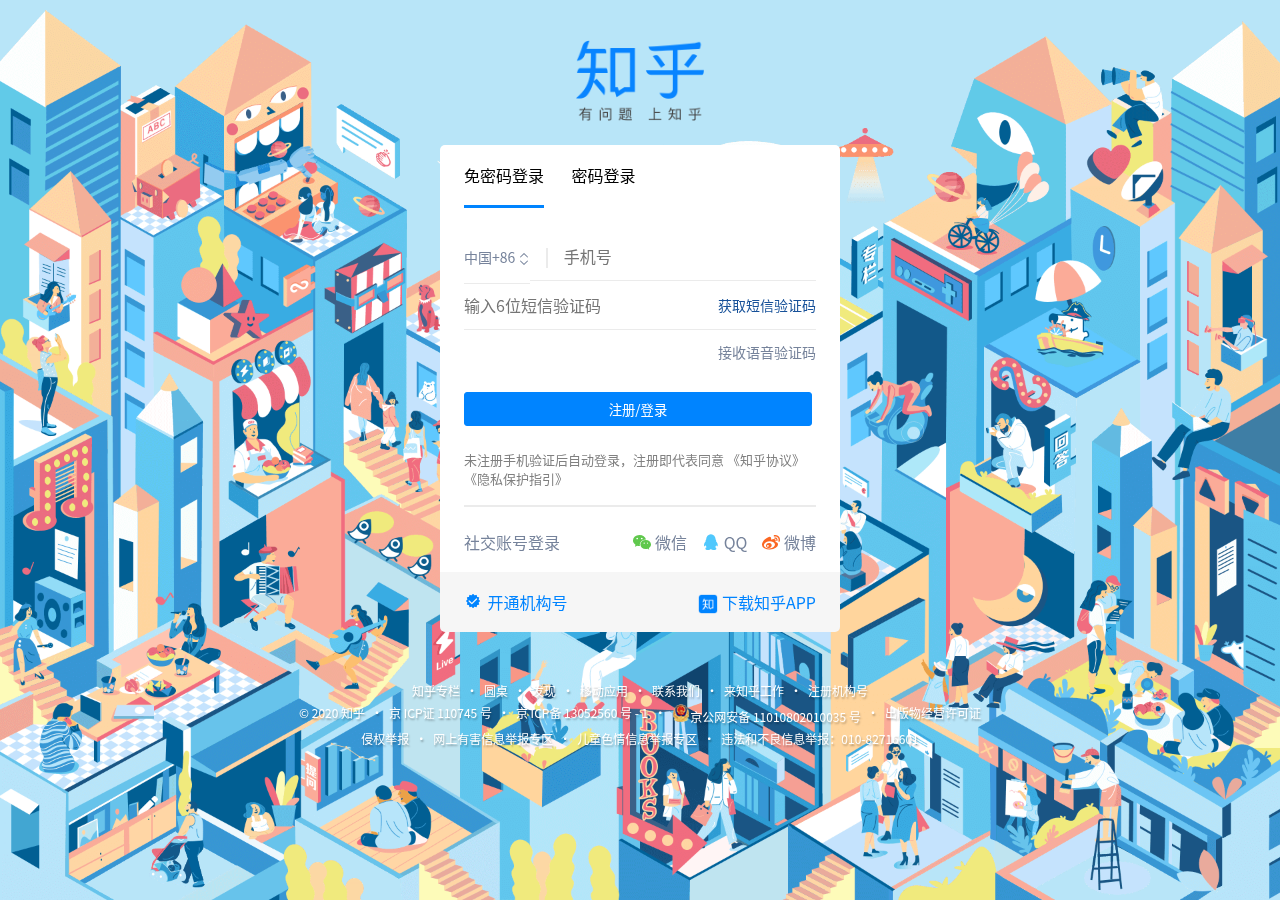
==== index.html @ 537d31f4 "登录功能&聊天窗口" ====
<!DOCTYPE html>
<html lang="en">

<head>
    <meta charset="UTF-8">
    <meta name="viewport" content="width=device-width, initial-scale=1.0">
    <title>知乎 - 有问题，上知乎</title>
    <link rel="icon" href="ico/icon.ico">
    <link rel="stylesheet" href="css/login.css">
    <link rel="stylesheet" href="css/home.css">
    <link rel="stylesheet" href="css/reset.css">
</head>

<body id="scroll">
    <!-- 登录界面 -->
    <div id="login-page">
        <img src="img/bg.png" alt="" class="bg">
        <img src="img/logo.png" alt="" class="logo">

        <!-- 登录框 -->
        <div class="login-box">
            <div class="login-method">
                <span class="selected">免密码登录</span>
                <span>密码登录</span>
            </div>
            <!-- 免密码的登录 -->
            <form action="" class="form-1">
                <div class="number">
                    <button type="button" id="menu">
                        <span class="place">中国+86</span>
                        <i class="iconfont">&#xe667;</i>
                </button>
                    <!-- 列表 -->
                    <ul class="Select-list" role="listbox">
                        <li><button class="Select-option" type="button" tabindex="-1" role="option" id="Select1-0">中国 +86</button></li>
                        <li><button class="Select-option" type="button" tabindex="-1" role="option" id="Select1-1">美国 +1</button></li>
                        <li><button class="Select-option" type="button" tabindex="-1" role="option" id="Select1-2">日本 +81</button></li>
                        <li><button class="Select-option" type="button" tabindex="-1" role="option" id="Select1-3">中国香港 +852</button></li>
                        <li><button class="Select-option" type="button" tabindex="-1" role="option" id="Select1-4">中国澳门 +853</button></li>
                        <li><button class="Select-option" type="button" tabindex="-1" role="option" id="Select1-5">中国台湾 +886</button></li>
                        <li><button class="Select-option" type="button" tabindex="-1" role="option" id="Select1-6">马来西亚 +60</button></li>
                        <li><button class="Select-option" type="button" tabindex="-1" role="option" id="Select1-7">澳大利亚 +61</button></li>
                        <li><button class="Select-option" type="button" tabindex="-1" role="option" id="Select1-8">加拿大 +1</button></li>
                        <li><button class="Select-option" type="button" tabindex="-1" role="option" id="Select1-9">英国 +44</button></li>
                        <li><button class="Select-option" type="button" tabindex="-1" role="option" id="Select1-10">新加坡 +65</button></li>
                        <li><button class="Select-option" type="button" tabindex="-1" role="option" id="Select1-11">德国 +49</button></li>
                        <li><button class="Select-option" type="button" tabindex="-1" role="option" id="Select1-12">俄罗斯 +7</button></li>
                        <li><button class="Select-option" type="button" tabindex="-1" role="option" id="Select1-13">埃及 +20</button></li>
                        <li><button class="Select-option" type="button" tabindex="-1" role="option" id="Select1-14">南非 +27</button></li>
                        <li><button class="Select-option" type="button" tabindex="-1" role="option" id="Select1-15">希腊 +30</button></li>
                        <li><button class="Select-option" type="button" tabindex="-1" role="option" id="Select1-16">荷兰 +31</button></li>
                        <li><button class="Select-option" type="button" tabindex="-1" role="option" id="Select1-17">比利时 +32</button></li>
                        <li><button class="Select-option" type="button" tabindex="-1" role="option" id="Select1-18">法国 +33</button></li>
                        <li><button class="Select-option" type="button" tabindex="-1" role="option" id="Select1-19">西班牙 +34</button></li>
                        <li><button class="Select-option" type="button" tabindex="-1" role="option" id="Select1-20">匈牙利 +36</button></li>
                        <li><button class="Select-option" type="button" tabindex="-1" role="option" id="Select1-21">意大利 +39</button></li>
                        <li><button class="Select-option" type="button" tabindex="-1" role="option" id="Select1-22">罗马尼亚 +40</button></li>
                        <li><button class="Select-option" type="button" tabindex="-1" role="option" id="Select1-23">瑞士 +41</button></li>
                        <li><button class="Select-option" type="button" tabindex="-1" role="option" id="Select1-24">奥地利 +43</button></li>
                        <li><button class="Select-option" type="button" tabindex="-1" role="option" id="Select1-25">丹麦 +45</button></li>
                        <li><button class="Select-option" type="button" tabindex="-1" role="option" id="Select1-26">瑞典 +46</button></li>
                        <li><button class="Select-option" type="button" tabindex="-1" role="option" id="Select1-27">挪威 +47</button></li>
                        <li><button class="Select-option" type="button" tabindex="-1" role="option" id="Select1-28">波兰 +48</button></li>
                        <li><button class="Select-option" type="button" tabindex="-1" role="option" id="Select1-29">秘鲁 +51</button></li>
                        <li><button class="Select-option" type="button" tabindex="-1" role="option" id="Select1-30">墨西哥 +52</button></li>
                        <li><button class="Select-option" type="button" tabindex="-1" role="option" id="Select1-31">古巴 +53</button></li>
                        <li><button class="Select-option" type="button" tabindex="-1" role="option" id="Select1-32">阿根廷 +54</button></li>
                        <li><button class="Select-option" type="button" tabindex="-1" role="option" id="Select1-33">巴西 +55</button></li>
                        <li><button class="Select-option" type="button" tabindex="-1" role="option" id="Select1-34">智利 +56</button></li>
                        <li><button class="Select-option" type="button" tabindex="-1" role="option" id="Select1-35">哥伦比亚 +57</button></li>
                        <li><button class="Select-option" type="button" tabindex="-1" role="option" id="Select1-36">委内瑞拉 +58</button></li>
                        <li><button class="Select-option" type="button" tabindex="-1" role="option" id="Select1-37">印度尼西亚 +62</button></li>
                        <li><button class="Select-option" type="button" tabindex="-1" role="option" id="Select1-38">菲律宾 +63</button></li>
                        <li><button class="Select-option" type="button" tabindex="-1" role="option" id="Select1-39">新西兰 +64</button></li>
                        <li><button class="Select-option" type="button" tabindex="-1" role="option" id="Select1-40">泰国 +66</button></li>
                        <li><button class="Select-option" type="button" tabindex="-1" role="option" id="Select1-41">哈萨克斯坦 +7</button></li>
                        <li><button class="Select-option" type="button" tabindex="-1" role="option" id="Select1-42">韩国 +82</button></li>
                        <li><button class="Select-option" type="button" tabindex="-1" role="option" id="Select1-43">越南 +84</button></li>
                        <li><button class="Select-option" type="button" tabindex="-1" role="option" id="Select1-44">土耳其 +90</button></li>
                        <li><button class="Select-option" type="button" tabindex="-1" role="option" id="Select1-45">印度 +91</button></li>
                        <li><button class="Select-option" type="button" tabindex="-1" role="option" id="Select1-46">巴基斯坦 +92</button></li>
                        <li><button class="Select-option" type="button" tabindex="-1" role="option" id="Select1-47">阿富汗 +93</button></li>
                        <li><button class="Select-option" type="button" tabindex="-1" role="option" id="Select1-48">斯里兰卡 +94</button></li>
                        <li><button class="Select-option" type="button" tabindex="-1" role="option" id="Select1-49">缅甸 +95</button></li>
                        <li><button class="Select-option" type="button" tabindex="-1" role="option" id="Select1-50">伊朗 +98</button></li>
                        <li><button class="Select-option" type="button" tabindex="-1" role="option" id="Select1-51">摩洛哥 +212</button></li>
                        <li><button class="Select-option" type="button" tabindex="-1" role="option" id="Select1-52">阿尔及利亚 +213</button></li>
                        <li><button class="Select-option" type="button" tabindex="-1" role="option" id="Select1-53">突尼斯 +216</button></li>
                        <li><button class="Select-option" type="button" tabindex="-1" role="option" id="Select1-54">利比亚 +218</button></li>
                        <li><button class="Select-option" type="button" tabindex="-1" role="option" id="Select1-55">冈比亚 +220</button></li>
                        <li><button class="Select-option" type="button" tabindex="-1" role="option" id="Select1-56">塞内加尔 +221</button></li>
                        <li><button class="Select-option" type="button" tabindex="-1" role="option" id="Select1-57">马里 +223</button></li>
                        <li><button class="Select-option" type="button" tabindex="-1" role="option" id="Select1-58">几内亚 +224</button></li>
                        <li><button class="Select-option" type="button" tabindex="-1" role="option" id="Select1-59">科特迪瓦 +225</button></li>
                        <li><button class="Select-option" type="button" tabindex="-1" role="option" id="Select1-60">布基纳法索 +226</button></li>
                        <li><button class="Select-option" type="button" tabindex="-1" role="option" id="Select1-61">尼日尔 +227</button></li>
                        <li><button class="Select-option" type="button" tabindex="-1" role="option" id="Select1-62">多哥 +228</button></li>
                        <li><button class="Select-option" type="button" tabindex="-1" role="option" id="Select1-63">贝宁 +229</button></li>
                        <li><button class="Select-option" type="button" tabindex="-1" role="option" id="Select1-64">毛里求斯 +230</button></li>
                        <li><button class="Select-option" type="button" tabindex="-1" role="option" id="Select1-65">利比里亚 +231</button></li>
                        <li><button class="Select-option" type="button" tabindex="-1" role="option" id="Select1-66">塞拉利昂 +232</button></li>
                        <li><button class="Select-option" type="button" tabindex="-1" role="option" id="Select1-67">加纳 +233</button></li>
                        <li><button class="Select-option" type="button" tabindex="-1" role="option" id="Select1-68">尼日利亚 +234</button></li>
                        <li><button class="Select-option" type="button" tabindex="-1" role="option" id="Select1-69">乍得 +235</button></li>
                        <li><button class="Select-option" type="button" tabindex="-1" role="option" id="Select1-70">中非共和国 +236</button></li>
                        <li><button class="Select-option" type="button" tabindex="-1" role="option" id="Select1-71">喀麦隆 +237</button></li>
                        <li><button class="Select-option" type="button" tabindex="-1" role="option" id="Select1-72">圣多美和普林西比 +239</button></li>
                        <li><button class="Select-option" type="button" tabindex="-1" role="option" id="Select1-73">加蓬 +241</button></li>
                        <li><button class="Select-option" type="button" tabindex="-1" role="option" id="Select1-74">刚果民主共和国 +243</button></li>
                        <li><button class="Select-option" type="button" tabindex="-1" role="option" id="Select1-75">安哥拉 +244</button></li>
                        <li><button class="Select-option" type="button" tabindex="-1" role="option" id="Select1-76">阿森松岛 +247</button></li>
                        <li><button class="Select-option" type="button" tabindex="-1" role="option" id="Select1-77">塞舌尔 +248</button></li>
                        <li><button class="Select-option" type="button" tabindex="-1" role="option" id="Select1-78">苏丹 +249</button></li>
                        <li><button class="Select-option" type="button" tabindex="-1" role="option" id="Select1-79">埃塞俄比亚 +251</button></li>
                        <li><button class="Select-option" type="button" tabindex="-1" role="option" id="Select1-80">索马里 +252</button></li>
                        <li><button class="Select-option" type="button" tabindex="-1" role="option" id="Select1-81">吉布提 +253</button></li>
                        <li><button class="Select-option" type="button" tabindex="-1" role="option" id="Select1-82">肯尼亚 +254</button></li>
                        <li><button class="Select-option" type="button" tabindex="-1" role="option" id="Select1-83">坦桑尼亚 +255</button></li>
                        <li><button class="Select-option" type="button" tabindex="-1" role="option" id="Select1-84">乌干达 +256</button></li>
                        <li><button class="Select-option" type="button" tabindex="-1" role="option" id="Select1-85">布隆迪 +257</button></li>
                        <li><button class="Select-option" type="button" tabindex="-1" role="option" id="Select1-86">莫桑比克 +258</button></li>
                        <li><button class="Select-option" type="button" tabindex="-1" role="option" id="Select1-87">赞比亚 +260</button></li>
                        <li><button class="Select-option" type="button" tabindex="-1" role="option" id="Select1-88">马达加斯加 +261</button></li>
                        <li><button class="Select-option" type="button" tabindex="-1" role="option" id="Select1-89">津巴布韦 +263</button></li>
                        <li><button class="Select-option" type="button" tabindex="-1" role="option" id="Select1-90">纳米比亚 +264</button></li>
                        <li><button class="Select-option" type="button" tabindex="-1" role="option" id="Select1-91">马拉维 +265</button></li>
                        <li><button class="Select-option" type="button" tabindex="-1" role="option" id="Select1-92">莱索托 +266</button></li>
                        <li><button class="Select-option" type="button" tabindex="-1" role="option" id="Select1-93">博茨瓦纳 +267</button></li>
                        <li><button class="Select-option" type="button" tabindex="-1" role="option" id="Select1-94">斯威士兰 +268</button></li>
                        <li><button class="Select-option" type="button" tabindex="-1" role="option" id="Select1-95">直布罗陀 +350</button></li>
                        <li><button class="Select-option" type="button" tabindex="-1" role="option" id="Select1-96">葡萄牙 +351</button></li>
                        <li><button class="Select-option" type="button" tabindex="-1" role="option" id="Select1-97">卢森堡 +352</button></li>
                        <li><button class="Select-option" type="button" tabindex="-1" role="option" id="Select1-98">爱尔兰 +353</button></li>
                        <li><button class="Select-option" type="button" tabindex="-1" role="option" id="Select1-99">冰岛 +354</button></li>
                        <li><button class="Select-option" type="button" tabindex="-1" role="option" id="Select1-100">阿尔巴尼亚 +355</button></li>
                        <li><button class="Select-option" type="button" tabindex="-1" role="option" id="Select1-101">马耳他 +356</button></li>
                        <li><button class="Select-option" type="button" tabindex="-1" role="option" id="Select1-102">塞浦路斯 +357</button></li>
                        <li><button class="Select-option" type="button" tabindex="-1" role="option" id="Select1-103">芬兰 +358</button></li>
                        <li><button class="Select-option" type="button" tabindex="-1" role="option" id="Select1-104">保加利亚 +359</button></li>
                        <li><button class="Select-option" type="button" tabindex="-1" role="option" id="Select1-105">立陶宛 +370</button></li>
                        <li><button class="Select-option" type="button" tabindex="-1" role="option" id="Select1-106">拉脱维亚 +371</button></li>
                        <li><button class="Select-option" type="button" tabindex="-1" role="option" id="Select1-107">爱沙尼亚 +372</button></li>
                        <li><button class="Select-option" type="button" tabindex="-1" role="option" id="Select1-108">摩尔多瓦 +373</button></li>
                        <li><button class="Select-option" type="button" tabindex="-1" role="option" id="Select1-109">亚美尼亚 +374</button></li>
                        <li><button class="Select-option" type="button" tabindex="-1" role="option" id="Select1-110">白俄罗斯 +375</button></li>
                        <li><button class="Select-option" type="button" tabindex="-1" role="option" id="Select1-111">安道尔共和国 +376</button></li>
                        <li><button class="Select-option" type="button" tabindex="-1" role="option" id="Select1-112">摩纳哥 +377</button></li>
                        <li><button class="Select-option" type="button" tabindex="-1" role="option" id="Select1-113">圣马力诺 +378</button></li>
                        <li><button class="Select-option" type="button" tabindex="-1" role="option" id="Select1-114">乌克兰 +380</button></li>
                        <li><button class="Select-option" type="button" tabindex="-1" role="option" id="Select1-115">斯洛文尼亚 +386</button></li>
                        <li><button class="Select-option" type="button" tabindex="-1" role="option" id="Select1-116">捷克 +420</button></li>
                        <li><button class="Select-option" type="button" tabindex="-1" role="option" id="Select1-117">斯洛伐克 +421</button></li>
                        <li><button class="Select-option" type="button" tabindex="-1" role="option" id="Select1-118">列支敦士登 +423</button></li>
                        <li><button class="Select-option" type="button" tabindex="-1" role="option" id="Select1-119">伯利兹 +501</button></li>
                        <li><button class="Select-option" type="button" tabindex="-1" role="option" id="Select1-120">瓜地马拉 +502</button></li>
                        <li><button class="Select-option" type="button" tabindex="-1" role="option" id="Select1-121">萨尔瓦多 +503</button></li>
                        <li><button class="Select-option" type="button" tabindex="-1" role="option" id="Select1-122">洪都拉斯 +504</button></li>
                        <li><button class="Select-option" type="button" tabindex="-1" role="option" id="Select1-123">尼加拉瓜 +505</button></li>
                        <li><button class="Select-option" type="button" tabindex="-1" role="option" id="Select1-124">哥斯达黎加 +506</button></li>
                        <li><button class="Select-option" type="button" tabindex="-1" role="option" id="Select1-125">巴拿马 +507</button></li>
                        <li><button class="Select-option" type="button" tabindex="-1" role="option" id="Select1-126">海地 +509</button></li>
                        <li><button class="Select-option" type="button" tabindex="-1" role="option" id="Select1-127">玻利维亚 +591</button></li>
                        <li><button class="Select-option" type="button" tabindex="-1" role="option" id="Select1-128">圭亚那 +592</button></li>
                        <li><button class="Select-option" type="button" tabindex="-1" role="option" id="Select1-129">厄瓜多尔 +593</button></li>
                        <li><button class="Select-option" type="button" tabindex="-1" role="option" id="Select1-130">法属圭亚那 +594</button></li>
                        <li><button class="Select-option" type="button" tabindex="-1" role="option" id="Select1-131">巴拉圭 +595</button></li>
                        <li><button class="Select-option" type="button" tabindex="-1" role="option" id="Select1-132">马提尼克 +596</button></li>
                        <li><button class="Select-option" type="button" tabindex="-1" role="option" id="Select1-133">苏里南 +597</button></li>
                        <li><button class="Select-option" type="button" tabindex="-1" role="option" id="Select1-134">乌拉圭 +598</button></li>
                        <li><button class="Select-option" type="button" tabindex="-1" role="option" id="Select1-135">文莱 +673</button></li>
                        <li><button class="Select-option" type="button" tabindex="-1" role="option" id="Select1-136">巴布亚新几内亚 +675</button></li>
                        <li><button class="Select-option" type="button" tabindex="-1" role="option" id="Select1-137">汤加 +676</button></li>
                        <li><button class="Select-option" type="button" tabindex="-1" role="option" id="Select1-138">所罗门群岛 +677</button></li>
                        <li><button class="Select-option" type="button" tabindex="-1" role="option" id="Select1-139">斐济 +679</button></li>
                        <li><button class="Select-option" type="button" tabindex="-1" role="option" id="Select1-140">库克群岛 +682</button></li>
                        <li><button class="Select-option" type="button" tabindex="-1" role="option" id="Select1-141">法属波利尼西亚 +689</button></li>
                        <li><button class="Select-option" type="button" tabindex="-1" role="option" id="Select1-142">柬埔寨 +855</button></li>
                        <li><button class="Select-option" type="button" tabindex="-1" role="option" id="Select1-143">老挝 +856</button></li>
                        <li><button class="Select-option" type="button" tabindex="-1" role="option" id="Select1-144">孟加拉国 +880</button></li>
                        <li><button class="Select-option" type="button" tabindex="-1" role="option" id="Select1-145">马尔代夫 +960</button></li>
                        <li><button class="Select-option" type="button" tabindex="-1" role="option" id="Select1-146">黎巴嫩 +961</button></li>
                        <li><button class="Select-option" type="button" tabindex="-1" role="option" id="Select1-147">约旦 +962</button></li>
                        <li><button class="Select-option" type="button" tabindex="-1" role="option" id="Select1-148">叙利亚 +963</button></li>
                        <li><button class="Select-option" type="button" tabindex="-1" role="option" id="Select1-149">伊拉克 +964</button></li>
                        <li><button class="Select-option" type="button" tabindex="-1" role="option" id="Select1-150">科威特 +965</button></li>
                        <li><button class="Select-option" type="button" tabindex="-1" role="option" id="Select1-151">沙特阿拉伯 +966</button></li>
                        <li><button class="Select-option" type="button" tabindex="-1" role="option" id="Select1-152">也门 +967</button></li>
                        <li><button class="Select-option" type="button" tabindex="-1" role="option" id="Select1-153">阿曼 +968</button></li>
                        <li><button class="Select-option" type="button" tabindex="-1" role="option" id="Select1-154">阿拉伯联合酋长国 +971</button></li>
                        <li><button class="Select-option" type="button" tabindex="-1" role="option" id="Select1-155">以色列 +972</button></li>
                        <li><button class="Select-option" type="button" tabindex="-1" role="option" id="Select1-156">巴林 +973</button></li>
                        <li><button class="Select-option" type="button" tabindex="-1" role="option" id="Select1-157">卡塔尔 +974</button></li>
                        <li><button class="Select-option" type="button" tabindex="-1" role="option" id="Select1-158">蒙古 +976</button></li>
                        <li><button class="Select-option" type="button" tabindex="-1" role="option" id="Select1-159">尼泊尔 +977</button></li>
                        <li><button class="Select-option" type="button" tabindex="-1" role="option" id="Select1-160">塔吉克斯坦 +992</button></li>
                        <li><button class="Select-option" type="button" tabindex="-1" role="option" id="Select1-161">土库曼斯坦 +993</button></li>
                        <li><button class="Select-option" type="button" tabindex="-1" role="option" id="Select1-162">阿塞拜疆 +994</button></li>
                        <li><button class="Select-option" type="button" tabindex="-1" role="option" id="Select1-163">格鲁吉亚 +995</button></li>
                        <li><button class="Select-option" type="button" tabindex="-1" role="option" id="Select1-164">吉尔吉斯斯坦 +996</button></li>
                        <li><button class="Select-option" type="button" tabindex="-1" role="option" id="Select1-165">乌兹别克斯坦 +998</button></li>
                        <li><button class="Select-option" type="button" tabindex="-1" role="option" id="Select1-166">巴哈马 +1242</button></li>
                        <li><button class="Select-option" type="button" tabindex="-1" role="option" id="Select1-167">巴巴多斯 +1246</button></li>
                        <li><button class="Select-option" type="button" tabindex="-1" role="option" id="Select1-168">安圭拉岛 +1264</button></li>
                        <li><button class="Select-option" type="button" tabindex="-1" role="option" id="Select1-169">安提瓜和巴布达 +1268</button></li>
                        <li><button class="Select-option" type="button" tabindex="-1" role="option" id="Select1-170">开曼群岛 +1345</button></li>
                        <li><button class="Select-option" type="button" tabindex="-1" role="option" id="Select1-171">百慕大群岛 +1441</button></li>
                        <li><button class="Select-option" type="button" tabindex="-1" role="option" id="Select1-172">格林纳达 +1473</button></li>
                        <li><button class="Select-option" type="button" tabindex="-1" role="option" id="Select1-173">蒙特塞拉特岛 +1664</button></li>
                        <li><button class="Select-option" type="button" tabindex="-1" role="option" id="Select1-174">关岛 +1671</button></li>
                        <li><button class="Select-option" type="button" tabindex="-1" role="option" id="Select1-175">圣露西亚 +1758</button></li>
                        <li><button class="Select-option" type="button" tabindex="-1" role="option" id="Select1-176">波多黎各 +1787</button></li>
                        <li><button class="Select-option" type="button" tabindex="-1" role="option" id="Select1-177">多明尼加共和国 +1809</button></li>
                        <li><button class="Select-option" type="button" tabindex="-1" role="option" id="Select1-178">特立尼达和多巴哥 +1868</button></li>
                        <li><button class="Select-option" type="button" tabindex="-1" role="option" id="Select1-179">牙买加 +1876</button></li>
                        <li><button class="Select-option" type="button" tabindex="-1" role="option" id="Select1-180">塞尔维亚共和国 +381</button></li>
                        <li><button class="Select-option" type="button" tabindex="-1" role="option" id="Select1-181">毛里塔尼亚 +222</button></li>
                    </ul>

                    <span class="seperate"></span>
                    <input type="number" placeholder="手机号" maxlength="11">
                </div>
                <div class="pass">
                    <input type="number" maxlength="6" placeholder="输入6位短信验证码">
                    <button type="button" class="fr">获取短信验证码</button>
                </div>
                <div class="phonecall clearfix">
                    <button type="button" class="fr">接收语音验证码</button>
                </div>
                <button type="submit" class="submit">注册/登录</button>
            </form>
            <!-- 密码登录 -->
            <form action="" class="form-2" onsubmit="return false" id="login-form">
                <div class="number">
                    <input placeholder="手机或邮箱" name="username" id="username">
                </div>
                <div class="pass clearfix">
                    <input type="password" placeholder="密码" name="password" id="password">
                    <i class="iconfont">&#xe67d;</i>
                </div>
                <div class="options clearfix">
                    <button type="button" class="fl">海外手机登录</button>
                    <button type="button" class="fr">忘记密码？</button>
                </div>
                <button id="submit" type="submit" class="submit">登录</button>
            </form>
            <div class="statement">
                <p>未注册手机验证后自动登录，注册即代表同意
                    <a href="https://www.zhihu.com/terms">《知乎协议》</a>
                    <a href="https://www.zhihu.com/term/privacy">《隐私保护指引》</a>
                </p>
            </div>
            <span class="line"></span>
            <div class="other-method clearfix">
                <div class="fl">社交账号登录</div>
                <ul class="apps fr">
                    <li>
                        <i class="iconfont wechat">&#xe623;</i>
                        <span>微信</span>
                    </li>
                    <li>
                        <i class="iconfont qq">&#xe613;</i>
                        <span>QQ</span>
                    </li>
                    <li>
                        <i class="iconfont weibo">&#xe6d9;</i>
                        <span>微博</span>
                    </li>
                </ul>
            </div>
        </div>
        <div class="func">
            <ul class="fl">
                <a href="https://www.zhihu.com/org/signup">
                    <i class="iconfont">&#xe60a;</i>
                    <span>开通机构号</span>
                </a>
            </ul>
            <ul class="fr">
                <img src="img/zh.png" alt="">
                <span>下载知乎APP</span>
            </ul>
        </div>
        <div class="footer">
            <ul class="foot-message clearfix">
                <li><a href="">知乎专栏</a></li>
                <li><span>·</span></li>
                <li><a href="">圆桌</a></li>
                <li><span>·</span></li>
                <li><a href="">发现</a></li>
                <li><span>·</span></li>
                <li><a href="">移动应用</a></li>
                <li><span>·</span></li>
                <li><a href="">联系我们</a></li>
                <li><span>·</span></li>
                <li><a href="">来知乎工作</a></li>
                <li><span>·</span></li>
                <li><a href="">注册机构号</a></li>
            </ul>
            <ul class="copyright clearfix">
                <li><span>© 2020 知乎</span></li>
                <li><span>·</span></li>
                <li>
                    <a href="" target="blank">京 ICP证 110745 号</a>
                </li>
                <li><span>·</span></li>
                <li>
                    <a href="" target="blank">京 ICP备 13052560 号 - 1</a>
                </li>
                <li><span>·</span></li>
                <li>
                    <img src="img/rightcopy.png" alt="">
                    <a href="" target="blank">京公网安备 11010802010035 号</a>
                </li>
                <li><span>·</span></li>
                <li>
                    <a href="" target="blank">出版物经营许可证</a>
                </li>
            </ul>
            <ul class="report clearfix">
                <li><a href="" target="blank">侵权举报</a></li>
                <li><span>·</span></li>
                <li><a href="" target="blank">网上有害信息举报专区</a></li>
                <li><span>·</span></li>
                <li><a href="" target="blank">儿童色情信息举报专区</a></li>
                <li><span>·</span></li>
                <li><span>违法和不良信息举报：010-82716601</span></li>
            </ul>
        </div>
    </div>

    <!-- 主页 -->
    <div id="home-page">
        <div id="head">
            <div class="replace">
                <div class="container clearfix">
                    <ul class="fl">
                        <li>
                            <i class="iconfont logo">&#xe510;</i>
                        </li>
                        <li>
                            <span class="selected">首页</span>
                        </li>
                        <li>
                            <span>发现</span>
                        </li>
                        <li>
                            <span>等你来答</span>
                        </li>
                    </ul>
                    <ul class="fr">
                        <li>
                            <i class="iconfont" id="alert">&#xe845;</i>
                        </li>
                        <li>
                            <i class="iconfont" id="message">&#xe62e;</i>
                        </li>
                        <li style="margin: 0;">
                            <img src="img/head sulpture.jpg" alt="" class="sulpture">
                        </li>
                    </ul>
                    <div class="search-box">
                        <form action="#">
                            <input type="text">
                            <button type="submit" class="submit">
                            <i class="iconfont">&#xe61c;</i>
                    </button>
                            <div class="ques">提问</div>
                        </form>
                    </div>
                </div>
                <div class="swap clearfix">
                    <ul class="fl">
                        <li>
                            <a href="https://www.zhihu.com/">
                                <i class="iconfont logo">&#xe510;</i>
                            </a>
                        </li>
                        <li>
                            <span class="selected">推荐</span>
                        </li>
                        <li>
                            <span>关注</span>
                        </li>
                        <li>
                            <span>热榜</span>
                        </li>
                    </ul>
                    <div class="fr">
                        <form action="#">
                            <input type="text">
                            <button type="submit" class="submit">
                            <i class="iconfont">&#xe61c;</i>
                        </button>
                            <div class="ques">提问</div>
                        </form>
                    </div>
                </div>
            </div>
            <!-- 好友列表 -->
            <div class="friends-box">
                <div class="trangle"></div>
                <div class="friends-list">
                    <div class="list-head">我的私信</div>
                    <ul class="list">
                        <li>
                            <img src="img/friend-header.jpg" alt="" class="header">
                            <div class="content">
                                <div class="friend-name">知乎小伙伴</div>
                                <div class="message">
                                    亲爱的 拾柒： 互联网行业的风口之下，优秀的产品经理都在做什么？ 一场千万奖励基金的产品设计大赛来袭~ 新手来围观，高手来挑战~ 1 站式收集互联网大厂认可的产品设计作品，为你的职业发展道路开拓视野、积累经验，快来免费参与吧~ 爱你的知乎小伙伴
                                </div>
                            </div>
                        </li>
                        <li>
                            <img src="img/friend-header.jpg" alt="" class="header">
                            <div class="content">
                                <div class="friend-name">知乎小伙伴</div>
                                <div class="message">
                                    亲爱的 拾柒： 互联网行业的风口之下，优秀的产品经理都在做什么？ 一场千万奖励基金的产品设计大赛来袭~ 新手来围观，高手来挑战~ 1 站式收集互联网大厂认可的产品设计作品，为你的职业发展道路开拓视野、积累经验，快来免费参与吧~ 爱你的知乎小伙伴
                                </div>
                            </div>
                        </li>
                        <li>
                            <img src="img/friend-header.jpg" alt="" class="header">
                            <div class="content">
                                <div class="friend-name">知乎小伙伴</div>
                                <div class="message">
                                    亲爱的 拾柒： 互联网行业的风口之下，优秀的产品经理都在做什么？ 一场千万奖励基金的产品设计大赛来袭~ 新手来围观，高手来挑战~ 1 站式收集互联网大厂认可的产品设计作品，为你的职业发展道路开拓视野、积累经验，快来免费参与吧~ 爱你的知乎小伙伴
                                </div>
                            </div>
                        </li>
                        <li>
                            <img src="img/friend-header.jpg" alt="" class="header">
                            <div class="content">
                                <div class="friend-name">知乎小伙伴</div>
                                <div class="message">
                                    亲爱的 拾柒： 互联网行业的风口之下，优秀的产品经理都在做什么？ 一场千万奖励基金的产品设计大赛来袭~ 新手来围观，高手来挑战~ 1 站式收集互联网大厂认可的产品设计作品，为你的职业发展道路开拓视野、积累经验，快来免费参与吧~ 爱你的知乎小伙伴
                                </div>
                            </div>
                        </li>
                        <li>
                            <img src="img/friend-header.jpg" alt="" class="header">
                            <div class="content">
                                <div class="friend-name">知乎小伙伴</div>
                                <div class="message">
                                    亲爱的 拾柒： 互联网行业的风口之下，优秀的产品经理都在做什么？ 一场千万奖励基金的产品设计大赛来袭~ 新手来围观，高手来挑战~ 1 站式收集互联网大厂认可的产品设计作品，为你的职业发展道路开拓视野、积累经验，快来免费参与吧~ 爱你的知乎小伙伴
                                </div>
                            </div>
                        </li>
                        <li>
                            <img src="img/friend-header.jpg" alt="" class="header">
                            <div class="content">
                                <div class="friend-name">知乎小伙伴</div>
                                <div class="message">
                                    亲爱的 拾柒： 互联网行业的风口之下，优秀的产品经理都在做什么？ 一场千万奖励基金的产品设计大赛来袭~ 新手来围观，高手来挑战~ 1 站式收集互联网大厂认可的产品设计作品，为你的职业发展道路开拓视野、积累经验，快来免费参与吧~ 爱你的知乎小伙伴
                                </div>
                            </div>
                        </li>
                    </ul>
                    <ul class="list-foot clearfix">
                        <li class="fl">
                            <i class="iconfont">&#xe50a;</i>
                            <span>写新私信</span>
                        </li>
                        <li class="fr">
                            <span>查看全部私信</span>
                        </li>
                    </ul>
                </div>
            </div>
        </div>

        <div id="content" class="clearfix">
            <div id="app" class="fl">
                <div class="ad fl">
                    <img src="img/head-ad.jpg" alt="">
                </div>

                <div class="info clearfix">
                    <ul class="sort clearfix">
                        <li class="selected">推荐</li>
                        <li>关注</li>
                        <li>热榜</li>
                    </ul>
                    <div class="article">

                    </div>
                </div>
            </div>
            <div id="nav" class="fr">
                <div class="func">
                    <div class="nav-top">
                        <a href="">
                            <div class="circle blu">
                                <i class="iconfont">&#xe656;</i>
                            </div>
                            <div>回答问题</div>
                        </a>
                        <a href="">
                            <div class="circle ora">
                                <i class="iconfont">&#xe505;</i>
                            </div>
                            <div>发视频</div>
                        </a>
                        <a href="">
                            <div class="circle yel">
                                <i class="iconfont">&#xe624;</i>
                            </div>
                            <div>写文章</div>
                        </a>
                        <a href="">
                            <div class="circle gre">
                                <i class="iconfont">&#xe638;</i>
                            </div>
                            <div>写想法</div>
                        </a>
                    </div>
                    <div class="nav-wrapp">
                        <a href="" class="line-right">
                            <span class="nav-wrapp-title">稍后答</span>
                            <span class="nav-wrapp-number">1</span>
                        </a>
                        <a href="">
                            <span class="nav-wrapp-title">草稿箱</span>
                            <span class="nav-wrapp-number">1</span>
                        </a>
                    </div>
                </div>
                <div class="creator">
                    <div class="creator-title clearfix">
                        <i class="iconfont writer">&#xe648;</i>
                        <span>创作者中心</span>
                        <span class="level">Lv 1</span>
                        <i class="iconfont fr">&#xe504;</i>
                    </div>
                    <div class="creator-profile">
                        <div class="profile-item line-right">
                            <div class="profile-title">昨天被阅读数</div>
                            <div class="profile-number">7</div>
                            <div class="profile-increase">
                                较前日
                                <i class="iconfont">&#xe530;</i>
                                <span>16.67%</span>
                            </div>
                        </div>
                        <div class="profile-item">
                            <div class="profile-title">昨日获赞同数</div>
                            <div class="profile-number">0</div>
                            <div class="profile-increase">较前日 --</div>
                        </div>
                    </div>
                    <a href="https://www.zhihu.com/creator/explore/wall-e" class="creator-protection">
                        <span>瓦力保镖为你的创作提供持续保护</span>
                        <i class="iconfont">&#xec4d;</i>
                    </a>
                </div>
                <div class="category">
                    <img src="img/ad.png" alt="">
                    <div class="category-list">
                        <a href="">
                            <i class="iconfont yel">&#xe669;</i>
                            <div>Live</div>
                        </a>
                        <a href="">
                            <i class="iconfont gre">&#xe61d;</i>
                            <div>书店</div>
                        </a>
                        <a href="">
                            <i class="iconfont b1">&#xe65d;</i>
                            <div>圆桌</div>
                        </a>
                        <a href="">
                            <i class="iconfont b2">&#xe50a;</i>
                            <div>专栏</div>
                        </a>
                        <a href="">
                            <i class="iconfont b3">&#xe578;</i>
                            <div>付费咨询</div>
                        </a>
                        <a href="">
                            <i class="iconfont b4">&#xe699;</i>
                            <div>百科</div>
                        </a>
                    </div>
                </div>
                <div class="ad">
                    <img src="img/ad.jpg" alt="">
                    <span class="close">×</span>
                    <div>广告</div>
                </div>
                <div class="nav-link">
                    <a href="" class="clearfix">
                        <i class="iconfont">&#xe671;</i>
                        <span>我的收藏</span>
                        <span class="nav-link-number">0</span>
                    </a>
                    <a href="" class="clearfix">
                        <i class="iconfont">&#xe633;</i>
                        <span>我关注的问题</span>
                        <span class="nav-link-number">12</span>
                    </a>
                    <a href="" class="clearfix">
                        <i class="iconfont">&#xe709;</i>
                        <span>我的邀请</span>
                        <span class="nav-link-number">233</span>
                    </a>
                    <a href="">
                        <i class="iconfont">&#xe729;</i>
                        <span>我的余额</span>
                    </a>
                    <a href="">
                        <i class="iconfont">&#xe628;</i>
                        <span>站务中心</span>
                    </a>
                    <a href="">
                        <i class="iconfont">&#xe607;</i>
                        <span>帮助中心</span>
                    </a>
                    <a href="">
                        <i class="iconfont">&#xe674;</i>
                        <span>版权服务中心</span>
                    </a>
                </div>
                <div class="ad">
                    <img src="img/ad1.jpg" alt="">
                    <span class="close">×</span>
                    <div>广告</div>
                </div>
                <ul class="copyright">
                    <li>
                        <a href="">刘看山</a>
                        <span>·</span>
                        <a href="">知乎指南</a>
                        <span>·</span>
                        <a href="">知乎协议</a>
                        <span>·</span>
                    </li>
                    <li>
                        <a href="">知乎隐私保护指引</a>
                    </li>
                    <li>
                        <a href="">应用</a>
                        <span>·</span>
                        <a href="">工作</a>
                        <span>·</span>
                        <a href="">申请开通知乎机构号</a>
                    </li>
                    <li>
                        <a href="">侵权举报网上有害信息</a>
                        <span>·</span>
                        <a href="">举报专区</a>
                    </li>
                    <li>
                        <a href="">京 ICP 证 110745 号</a>
                    </li>
                    <li>
                        <a href="">京 ICP 备 13052560 号 - 1</a>
                    </li>
                    <li>
                        <img src="img/rightcopy.png" alt="">
                        <a href="">京公网安备 11010802010035 号</a>
                    </li>
                    <li>
                        <div>互联网药品信息服务资格证书</div>
                    </li>
                    <li>
                        <div>（京）- 非经营性 - 2017 - 0067</div>
                    </li>
                    <li>
                        <div>违法和不良信息举报：010-82716601</div>
                    </li>
                    <li>
                        <a href="">儿童色情信息举报专区</a>
                    </li>
                    <li>
                        <a href="">证照中心</a>
                    </li>
                    <li>
                        <a href="">联系我们</a>
                        <div> © 2020 知乎</div>
                    </li>
                </ul>
            </div>
        </div>

        <!-- 聊天框 -->
        <div id="chat-area">
            <div class="chat-box">
                <div class="chat-top clearfix">
                    <span class="name">知乎小伙伴</span>
                    <span class="close">×</span>
                </div>
                <div class="chat-body">
                    <div class="receive clearfix">
                        <div class="time">
                            <span class="hour">18</span>
                            <span>:</span>
                            <span class="minute">24</span>
                        </div>
                        <div class="chat-message clearfix">
                            <img src="img/friend-header.jpg" alt="" class="not-my-header">
                            <div class="inter">
                                亲爱的 拾柒：<br><br> 互联网行业的风口之下，优秀的产品经理都在做什么？ 一场千万奖励基金的产品设计大赛来袭~ 新手来围观，高手来挑战~ 1 站式收集互联网大厂认可的产品设计作品，为你的职业发展道路开拓视野、积累经验，快来免费参与吧~ 爱你的知乎小伙伴
                            </div>
                        </div>
                    </div>
                    <div class="send clearfix">
                        <div class="time">
                            <span class="hour">18</span>
                            <span>:</span>
                            <span class="minute">26</span>
                        </div>
                        <div class="chat-message clearfix">
                            <img src="img/head sulpture.jpg" alt="" class="my-header">
                            <div class="inter">
                                你好
                            </div>
                        </div>
                    </div>
                </div>
                <div class="text-area">
                    <div class="func">
                        <img src="img/expression.png" alt="">
                        <img src="img/photo.png" alt="">
                    </div>
                    <label for="">
                        <textarea id="txt"></textarea>
                    </label>
                </div>
                <div class="submit">
                    <span>按Enter键发送</span>
                    <input type="button" value="发送" id="chat-btn">
                </div>
            </div>
        </div>
    </div>

    <!-- 用户界面 -->

    <!-- js -->
    <script src="js/login.js"></script>
    <script src="js/home.js"></script>
</body>

</html>
---- css/login.css ----
.bg {
    position: fixed;
    z-index: -1;
    width: 100%;
    height: 100%;
    background-image: url(../img/bg.png);
    background-size: 100%;
    background-color: rgb(184, 229, 248);
}

img.logo {
    display: block;
    width: 128px;
    height: 81px;
    margin: 0px auto 24px;
    padding-top: 40px;
}

.login-box {
    width: 352px;
    padding: 0 24px;
    margin: 0 auto;
    border-radius: 5px 5px 0 0;
    background-color: #fff;
}

.login-box .login-method span {
    display: inline-block;
    height: 60px;
    margin-right: 24px;
    line-height: 60px;
    cursor: pointer;
}

.login-box .login-method span.selected {
    border-bottom: 3px solid #0084ff;
}

.login-box form {
    width: 352px;
    margin-top: 24px;
}

.login-box .form-1 {
    display: block;
}

.login-box .form-2 {
    display: none;
}

.login-box form .number,
.login-box form .pass {
    height: 48px;
    border-bottom: 1px solid #ebebeb;
}

.login-box form .number input,
.login-box form .pass input {
    height: 48px;
    border: none;
    outline: none;
    font-size: 16px;
    color: rgb(133, 144, 166);
}

.login-box form .pass .iconfont {
    float: right;
    line-height: 48px;
    font-size: 22px;
    color: rgb(133, 144, 166);
}

.login-box form .options {
    margin-top: 12px;
}

.login-box form .options button {
    outline: none;
    border: none;
    background-color: #fff;
    font-size: 14px;
    color: rgb(133, 144, 166);
    cursor: pointer;
}

.login-box form .options .fl {
    color: #175199;
}

.login-box form .number .seperate {
    display: inline-block;
    margin: 0 12px;
    width: 2px;
    height: 20px;
    vertical-align: text-bottom;
    background-color: #ebebeb;
}

.login-box form .number input::-webkit-outer-spin-button,
.login-box form .number input::-webkit-inner-spin-button,
.login-box form .pass input::-webkit-outer-spin-button,
.login-box form .pass input::-webkit-inner-spin-button {
    -webkit-appearance: none;
}

.login-box form .number button,
.login-box form .pass button {
    border: none;
    outline: none;
    border-bottom: 1px solid #ebebeb;
    background-color: #fff;
    color: #76839b;
    line-height: 48px;
    font-size: 14px;
    cursor: pointer;
}

.login-box form .pass button {
    color: #175199;
}

.login-box form .number button .iconfont {
    font-size: 12px;
    color: #76839b;
}

.login-box form .phonecall {
    margin-top: 12px;
    width: 352px;
}

.login-box form .phonecall button {
    border: none;
    outline: none;
    background-color: #fff;
    color: #76839b;
    font-size: 14px;
    cursor: pointer;
}

.login-box form .submit {
    width: 348px;
    height: 34px;
    padding: 0 16px;
    margin-top: 30px;
    margin-bottom: 12px;
    border: 1px solid #0084ff;
    border-radius: 3px;
    background-color: #0084ff;
    color: #fff;
    cursor: pointer;
}

.login-box .statement {
    margin-top: 12px;
}

.login-box .statement p,
.login-box .statement p a {
    font-size: 13px;
    color: gray;
}

.login-box .line {
    display: inline-block;
    width: 352px;
    height: 2px;
    background-color: #ebebeb;
}

.login-box .other-method {
    height: 60px;
    line-height: 60px;
    color: #76839b;
}

.login-box .apps li {
    float: left;
    margin-left: 15px;
}

.login-box .apps li .iconfont {
    font-size: 18px;
}

.login-box .apps li .wechat {
    color: rgb(96, 200, 77);
}

.login-box .apps li .qq {
    color: rgb(80, 200, 253);
}

.login-box .apps li .weibo {
    color: rgb(251, 102, 34);
}

#login-page .func {
    width: 352px;
    height: 60px;
    margin: 0 auto 50px;
    padding: 0 24px;
    line-height: 60px;
    border-radius: 0 0 5px 5px;
    background-color: rgb(246, 246, 246);
    color: #0084ff;
}

#login-page .func a {
    color: #0084ff;
}

#login-page .func .iconfont {
    font-size: 20px;
    color: #0084ff;
}

#login-page .func img {
    width: 20px;
    vertical-align: text-bottom;
}

#login-page .footer {
    margin-bottom: 20px;
}

#login-page .footer ul {
    display: table;
    margin: 5px auto;
    font-size: 0;
}

#login-page .footer ul li {
    float: left;
    margin: 0 3px;
}

#login-page .footer ul li span,
#login-page .footer ul li a {
    font-size: 12px;
    color: #fff;
    text-shadow: 1px 2px 2px rgba(0, 0, 0, .3);
}

#login-page .footer ul li img {
    width: 18px;
    vertical-align: text-bottom;
}

#login-page .login-box form .number {
    position: relative;
}

.Select-list {
    position: absolute;
    display: none;
    width: 200px;
    height: 500px;
    overflow-y: scroll;
    background-color: #fff;
    box-shadow: 2px 8px 8px rgba(0, 0, 0, .3);
}

.Select-list li {
    width: 100%;
    cursor: pointer;
}

#login-page .login-box form .number .Select-list li button {
    width: 100%;
    outline: none;
    border: none;
    padding-left: 20px;
    color: #8590a6;
    text-align: left;
}

.Select-list li:hover,
.Select-list li:hover button {
    background-color: rgb(246, 246, 246);
}
---- css/home.css ----
body {
    background-color: #f6f6f6;
}


/* 头部信息 */

#home-page {
    width: 100%;
    height: 100%;
    display: none;
}

#head {
    width: 100%;
    height: 52px;
    background-color: #fff;
}

#head .replace {
    position: fixed;
    top: 0px;
    height: 52px;
    width: 100%;
    background-color: #fff;
    z-index: 10;
    box-shadow: 0 2px 4px rgb(0, 0, 0, .1);
    overflow: hidden;
}

#head .container,
#head .swap {
    width: 1000px;
    height: 52px;
    margin: 0 auto;
    background-color: #fff;
}

#head .container ul li,
#head .swap ul li {
    float: left;
    height: 52px;
    line-height: 52px;
    color: rgb(133, 144, 166);
}

#head .container ul li span {
    margin: 0 17px;
    font-size: 15px;
    cursor: pointer;
}

#head .swap ul li span {
    margin: 0 22px;
    color: #000;
    cursor: pointer;
}

#head .swap ul li .selected {
    color: rgb(15, 136, 235);
}

#head .container .fr li {
    margin-right: 40px;
}

#head .container ul li span:hover {
    color: #000;
}

#head .container ul li .selected {
    display: inline-block;
    height: 49px;
    color: #000;
    border-bottom: 3px solid #0084ff;
}

#head i {
    font-size: 22px;
    color: rgb(133, 144, 166);
    cursor: pointer;
}

#head .container ul li .logo,
#head .swap ul li .logo {
    font-size: 40px;
    color: #0084ff;
}

#head img.sulpture {
    width: 30px;
    border-radius: 3px;
    margin-top: 11px;
    cursor: pointer;
}

#head .container .search-box {
    position: relative;
    width: 450px;
    height: 34px;
    margin: 0 auto;
    padding-top: 10px;
}

#head .swap .fr {
    position: relative;
    height: 34px;
    padding-top: 10px;
    margin-top: -4px;
    margin-right: 10px;
    right: 60px;
}

#head .container .search-box form input {
    display: inline-block;
    width: 265px;
    height: 32px;
    padding-left: 10px;
    margin-left: 50px;
    outline: none;
    border-radius: 4px 0 0 4px;
    border: 1px solid rgb(235, 235, 235);
    border-right: none;
    background-color: rgb(246, 246, 246);
}

#head .swap form input {
    display: inline-block;
    width: 174px;
    height: 24px;
    padding: 4px 0;
    padding-left: 10px;
    outline: none;
    border-radius: 4px 0 0 4px;
    border: 1px solid rgb(235, 235, 235);
    border-right: none;
    background-color: rgb(246, 246, 246);
}

#head .container .search-box form button.submit {
    position: absolute;
    width: 44px;
    height: 34px;
    padding: 0 12px;
    border: none;
    outline: none;
    border-radius: 0 4px 4px 0;
    background-color: rgb(246, 246, 246);
    border: 1px solid rgb(235, 235, 235);
    border-left: none;
}

#head .swap form button.submit {
    position: relative;
    top: 3px;
    width: 44px;
    height: 34px;
    padding: 0 12px;
    margin-left: -5px;
    border: none;
    outline: none;
    border-radius: 0 4px 4px 0;
    background-color: rgb(246, 246, 246);
    border: 1px solid rgb(235, 235, 235);
    border-left: none;
}

#head .container .search-box .ques {
    display: inline-block;
    position: absolute;
    left: 400px;
    width: 58px;
    height: 34px;
    border-radius: 5px;
    background-color: #0084ff;
    text-align: center;
    line-height: 34px;
    color: #fff;
    font-size: 14px;
    cursor: pointer;
}

#head .swap .ques {
    display: inline-block;
    position: absolute;
    left: 240px;
    width: 58px;
    height: 34px;
    margin-top: 3px;
    border-radius: 5px;
    background-color: #0084ff;
    text-align: center;
    line-height: 34px;
    color: #fff;
    font-size: 14px;
    cursor: pointer;
}


/* 好友列表 */

#head .friends-box {
    position: fixed;
    display: none;
    z-index: 10000;
    top: 54px;
    right: 30px;
    width: 360px;
    height: 439px;
    background-color: #fff;
    border: rgb(246, 246, 246);
    box-shadow: 4px 2px 8px 2px rgb(0, 0, 0, .1);
    font-size: 14px;
}

#head .friends-box .trangle {
    position: absolute;
    right: 180px;
    top: -10px;
    width: 0;
    height: 0;
    border-left: 6px solid transparent;
    border-right: 6px solid transparent;
    border-bottom: 10px solid #fff;
}

#head .friends-box .friends-list .list-head {
    height: 48px;
    text-align: center;
    line-height: 48px;
    border-bottom: 1px solid rgb(245, 245, 245);
    cursor: pointer;
}

#head .friends-box .friends-list .list-head:hover {
    color: rgb(133, 144, 166);
}

#head .friends-box .friends-list .list {
    width: 360px;
    height: 350px;
    overflow-y: scroll;
    overflow-x: hidden;
}

#head .friends-box .friends-list .list li {
    width: 313px;
    height: 43.333px;
    padding: 15px;
    cursor: pointer;
}

#head .friends-box .friends-list .list li:hover {
    background-color: rgb(246, 246, 246);
}

#head .friends-box .friends-list .list li img {
    width: 40px;
    height: 40px;
    margin-right: 10px;
}

#head .friends-box .friends-list .list li .content {
    display: inline-block;
    width: 253.18px;
}

#head .friends-box .friends-list .list li .content .message {
    width: 100%;
    height: 20px;
    text-overflow: ellipsis;
    overflow: hidden;
    display: -webkit-box;
    -webkit-line-clamp: 1;
    /* 限制在一个块元素显示的文本的行数 */
    -webkit-box-orient: vertical;
    /* 垂直排列 */
    word-break: break-all;
    /* 内容自动换行 */
    color: rgb(133, 144, 166);
}

#head .friends-box .friends-list .list-foot {
    height: 40px;
    padding: 0 10px;
    line-height: 40px;
    color: rgb(133, 144, 166);
    border-top: 1px solid rgb(245, 245, 245);
    cursor: pointer;
}

#head .friends-box .friends-list .list-foot:hover {
    color: rgb(143, 154, 173);
}


/* 内容区域 */

#content {
    width: 1000px;
    padding: 0 16px;
    margin: 10px auto;
}

#content .ad {
    display: inline-block;
    width: 694px;
    border-radius: 2px;
}

#content .ad img {
    width: 100%;
}

#content #app {
    width: 694px;
    border-radius: 2px;
}

#content #app .info {
    margin-top: 105.177px;
    background-color: #fff;
    width: 100%;
}

#content #app .sort {
    height: 59px;
    margin-top: 10px;
    border-bottom: 1px solid rgb(235, 235, 235);
}

#content #app .sort li {
    float: left;
    height: 59px;
    margin: 0 22px;
    line-height: 59px;
}

#content #app .sort li.selected {
    color: #0084ff;
}

#content #nav {
    width: 296px;
    border-radius: 2px;
}

#content #nav .func .nav-top {
    position: relative;
    display: flex;
    flex-direction: row;
    flex-wrap: nowrap;
    justify-content: space-between;
    width: 296px;
    padding: 20px 15px;
    border-bottom: 1px solid #f6f6f6;
    background-color: #fff;
    box-shadow: 0 0 4px rgb(0, 0, 0, .1);
}

#content #nav .func .nav-top a {
    display: inline-block;
    width: 50px;
}

#content #nav .func .nav-top .circle {
    width: 40px;
    height: 40px;
    margin: 0 5px 10px;
    border-radius: 50%;
    line-height: 40px;
    text-align: center;
}

#content #nav .func .nav-top .circle i {
    font-size: 20px;
}

#content #nav .func .nav-top div {
    font-size: 12px;
    font-weight: lighter;
    text-align: center;
}

#content #nav .func .nav-top .blu {
    background-color: rgba(0, 132, 255, .12)
}

#content #nav .func .nav-top .blu i {
    color: rgb(0, 132, 255);
}

#content #nav .func .nav-top .ora {
    background-color: rgba(255, 150, 7, .12)
}

#content #nav .func .nav-top .ora i {
    color: rgb(255, 150, 7);
}

#content #nav .func .nav-top .yel {
    background-color: rgba(244, 200, 7, .12)
}

#content #nav .func .nav-top .yel i {
    color: rgb(244, 200, 7);
}

#content #nav .func .nav-top .gre {
    background-color: rgba(38, 191, 191, .12)
}

#content #nav .func .nav-top .gre i {
    color: rgb(38, 191, 191);
}

#content #nav .func .nav-wrapp {
    display: flex;
    flex-direction: row;
    flex-wrap: nowrap;
    width: 326px;
    background-color: #fff;
    text-align: center;
    box-shadow: 1px 2px 4px rgb(0, 0, 0, .1);
}

#content #nav .func .nav-wrapp a {
    display: inline-block;
    width: 50%;
    padding: 16px 0;
}

#content #nav .func .nav-wrapp .line-right {
    border-right: 1px solid #f6f6f6;
}

#content #nav .func .nav-wrapp .nav-wrapp-title {
    color: rgb(133, 144, 166);
    font-size: 15px;
}

#content #nav .func .nav-wrapp .nav-wrapp-number {
    display: inline-block;
    color: #0084ff;
    font-size: 10px;
    width: 15px;
    height: 15px;
    border-radius: 50%;
    background-color: rgb(246, 246, 246);
}

#content #nav .creator {
    width: 100%;
    padding: 0 15px;
    margin-top: 10px;
    background-color: #fff;
    box-shadow: 1px 2px 4px rgb(0, 0, 0, .1);
}

#content #nav .creator .creator-title {
    height: 52px;
    margin: 0 16px;
    line-height: 52px;
    border-bottom: 1px solid rgb(246, 246, 246);
    color: rgb(133, 144, 166);
    font-size: 14px;
}

#content #nav .creator .creator-title .writer {
    font-size: 20px;
    color: rgb(133, 144, 166);
}

#content #nav .creator .creator-title .level {
    color: #0084ff;
}

#content #nav .creator .creator-profile {
    display: flex;
    flex-direction: row;
    flex-wrap: nowrap;
    padding: 20px 0;
    border-bottom: 1px solid rgb(246, 246, 246);
}

#content #nav .creator .creator-profile .profile-item {
    width: 50%;
    text-align: center;
    font-size: 12px;
    color: rgb(133, 144, 166);
}

#content #nav .creator .creator-profile .profile-item .profile-number {
    font-size: 18px;
    color: #000;
}

#content #nav .creator .creator-profile .profile-item i {
    color: rgb(0, 132, 255);
    font-size: 12px;
}

#content #nav .creator .creator-profile .line-right {
    border-right: 1px solid #ebebeb;
}

#content #nav .creator .creator-protection {
    display: inline-block;
    padding: 10px 8px;
    font-size: 12px;
    color: rgb(133, 144, 166);
}

#content #nav .creator .creator-protection i {
    font-size: 12px;
}

#content #nav .category {
    width: 306px;
    padding: 0 10px;
    margin-top: 10px;
    border-radius: 2px;
    background-color: #fff;
    box-shadow: 1px 2px 4px rgb(0, 0, 0, .1);
}

#content #nav .category img {
    display: block;
    width: 276px;
    margin: 0 auto;
}

#content #nav .category .category-list {
    display: flex;
    flex-direction: row;
    flex-wrap: wrap;
    padding: 0 10px;
    margin-top: 20px;
}

#content #nav .category .category-list a {
    display: inline-block;
    width: 91.07px;
    height: 56.33px;
    margin-bottom: 20px;
    text-align: center;
    color: rgb(133, 144, 166);
}

#content #nav .category .category-list a i {
    font-size: 20px;
}

#content #nav .category .category-list a .yel {
    color: rgb(244, 200, 7);
}

#content #nav .category .category-list a .gre {
    color: rgb(67, 212, 128);
}

#content #nav .category .category-list a .b1 {
    color: rgb(0, 132, 255);
}

#content #nav .category .category-list a .b4 {
    color: rgb(84, 120, 240);
}

#content #nav .category .category-list a .b3 {
    color: rgb(88, 104, 209);
}

#content #nav .category .category-list a .b2 {
    color: rgb(15, 136, 235);
}

#content #nav .ad {
    position: relative;
    width: 326px;
    height: 246.67px;
    margin-top: 10px;
    border-radius: 2px;
    box-shadow: 1px 2px 4px rgb(0, 0, 0, .1);
}

#content #nav .ad img {
    width: 100%;
    height: 100%;
    cursor: pointer;
}

#content #nav .ad .close {
    position: absolute;
    top: 10px;
    right: 10px;
    display: block;
    width: 20px;
    height: 20px;
    border-radius: 50%;
    background-color: rgba(0, 0, 0, .5);
    color: #fff;
    text-align: center;
    line-height: 20px;
    cursor: pointer;
}

#content #nav .ad div {
    position: absolute;
    bottom: 10px;
    right: 5px;
    width: 50px;
    height: 25px;
    border-radius: 5px;
    border: 2px solid rgb(129, 133, 158);
    background-color: rgba(0, 0, 0, .5);
    color: rgb(129, 133, 158);
    text-align: center;
    line-height: 25px;
    font-size: 14px;
    cursor: pointer;
}

#content #nav .nav-link {
    width: 288px;
    padding: 8px 20px;
    margin-top: 10px;
    background-color: #fff;
    box-shadow: 1px 2px 4px rgb(0, 0, 0, .1);
}

#content #nav .nav-link a {
    display: block;
    width: 296px;
    height: 40px;
    line-height: 40px;
}

#content #nav .nav-link i,
#content #nav .nav-link span {
    color: rgb(133, 144, 166);
    font-size: 14px;
}

#content #nav .nav-link .nav-link-number {
    float: right;
    height: 38px;
    padding: 0 12px;
    background-color: rgb(246, 246, 246);
    border-radius: 5px;
    font-size: 14px;
}

#content #nav .copyright {
    width: 291px;
    padding-left: 5px;
    margin-top: 10px;
}

#content #nav .copyright li {
    height: 26px;
    line-height: 26px;
}

#content #nav .copyright li div {
    display: inline-block;
    font-size: 14px;
    color: rgb(133, 144, 166);
}

#content #nav .copyright li a {
    font-size: 14px;
    color: rgb(133, 144, 166);
}

#content #nav .copyright li a:hover {
    color: rgb(23, 117, 192);
}


/* 聊天框 */

#chat-area {
    display: none;
    position: absolute;
    z-index: 99999;
    top: 0;
    width: 100%;
    height: 100%;
    background-color: rgba(0, 0, 0, .2);
}

#chat-area .chat-box {
    position: fixed;
    left: 25%;
    top: 50%;
    transform: translateY(-50%);
    width: 728px;
    background-color: #fff;
}

#chat-area .chat-box .chat-top {
    width: 690px;
    padding: 21px 0 9px;
    margin: 0 19px;
    border-bottom: 1px solid rgb(235, 235, 235);
    text-align: center;
}

#chat-area .chat-box .chat-top .close {
    position: absolute;
    top: 5px;
    right: 20px;
    font-size: 30px;
    color: rgb(219, 219, 219);
    cursor: pointer;
}

#chat-area .chat-box .chat-body {
    height: 366px;
    overflow-y: scroll;
}

#chat-area .chat-box .chat-body .send,
#chat-area .chat-box .chat-body .receive {
    width: 100%;
}

#chat-area .chat-box .chat-body .time {
    width: 100%;
    text-align: center;
    color: #999;
    font-size: 0;
}

#chat-area .chat-box .chat-body .time span {
    font-size: 12px;
}

#chat-area .chat-box .chat-body .receive .not-my-header {
    float: left;
    width: 40px;
    height: 40px;
    border-radius: 50%;
}

#chat-area .chat-box .chat-body .send .my-header {
    float: right;
    width: 40px;
    height: 40px;
    border-radius: 50%;
}

#chat-area .chat-box .chat-body .chat-message {
    margin: 10px 20px;
}

#chat-area .chat-box .chat-body .receive .inter::before {
    content: "";
    position: absolute;
    width: 8px;
    height: 8px;
    left: -4px;
    top: 14px;
    transform: rotate(45deg);
    background: #f6f6f6;
}

#chat-area .chat-box .chat-body .send .inter::after {
    content: "";
    position: absolute;
    width: 8px;
    height: 8px;
    right: -4px;
    top: 14px;
    transform: rotate(45deg);
    background: #f6f6f6;
}

#chat-area .chat-box .chat-body .receive .inter {
    position: relative;
    float: left;
    max-width: 364px;
    padding: 10px 12px;
    margin: 0 8px;
    border-radius: 5px;
    background-color: rgb(246, 246, 246);
    font-size: 14px;
    color: #444;
}

#chat-area .chat-box .chat-body .send .inter {
    position: relative;
    float: right;
    max-width: 364px;
    padding: 10px 12px;
    margin: 0 8px;
    border-radius: 5px;
    background-color: rgb(246, 246, 246);
    font-size: 14px;
    color: #444;
}

#chat-area .chat-box .text-area .func {
    width: 690px;
    height: 31px;
    padding-top: 11px;
    margin: 0 14px;
    border-top: 1px solid rgb(235, 235, 235);
}

#chat-area .chat-box .text-area .func img {
    width: 39.3px;
    height: 30px;
}

#chat-area .chat-box .text-area label {
    display: inline-block;
    height: 76.5px;
    width: 704px;
    padding: 0 10px 4px 14px;
    background-color: #fff;
}

#chat-area .chat-box .text-area label #txt {
    width: 694px;
    height: 60px;
    margin-top: 10px;
    resize: none;
    border: none;
    outline: none;
}

#chat-area .chat-box .submit {
    width: 678px;
    height: 60px;
    padding: 0 20px;
    background-color: #fff;
    text-align: right;
    line-height: 60px;
}

#chat-area .chat-box .submit span {
    margin-right: 10px;
    color: #bfbfbf;
    font-size: 14px;
}

#chat-area .chat-box .submit input {
    width: 70px;
    height: 30px;
    border-radius: 5px;
    border: 1px solid #0084ff;
    background-color: #0084ff;
    color: #fff;
    opacity: .5;
}
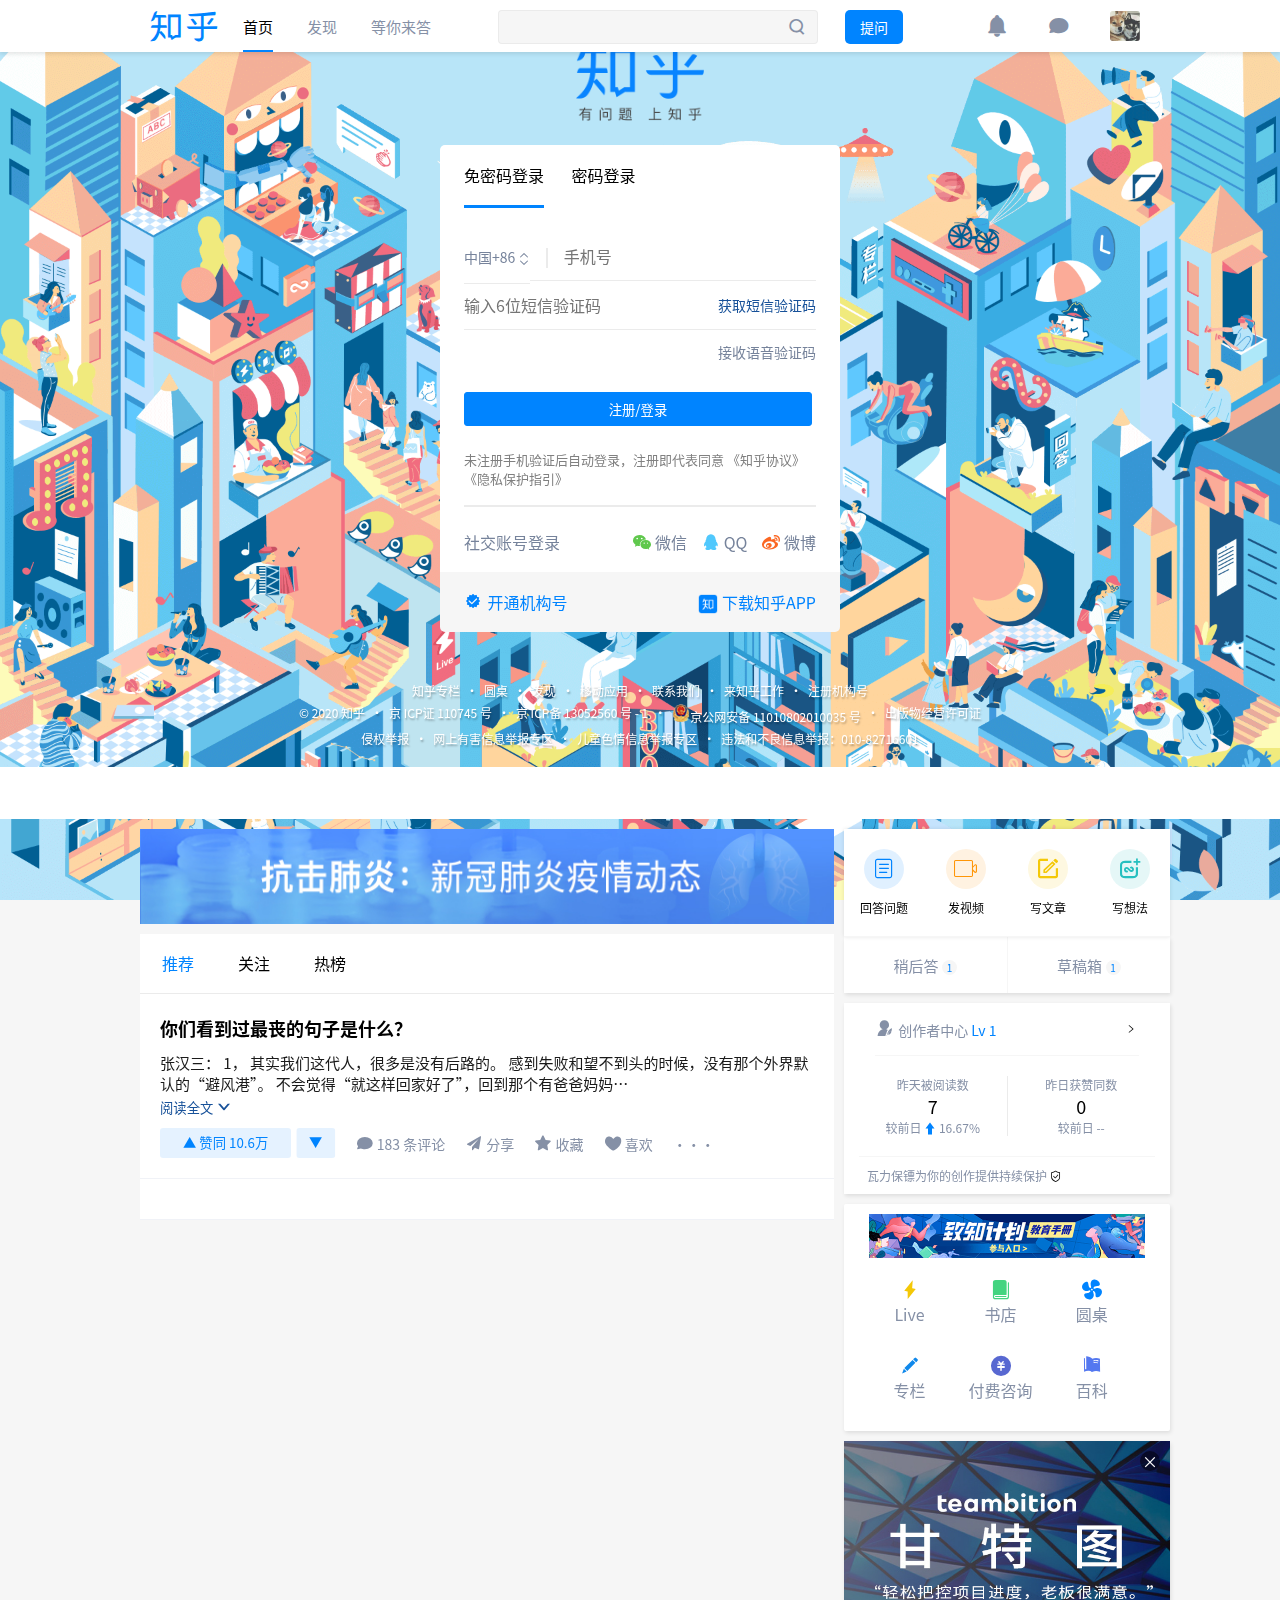
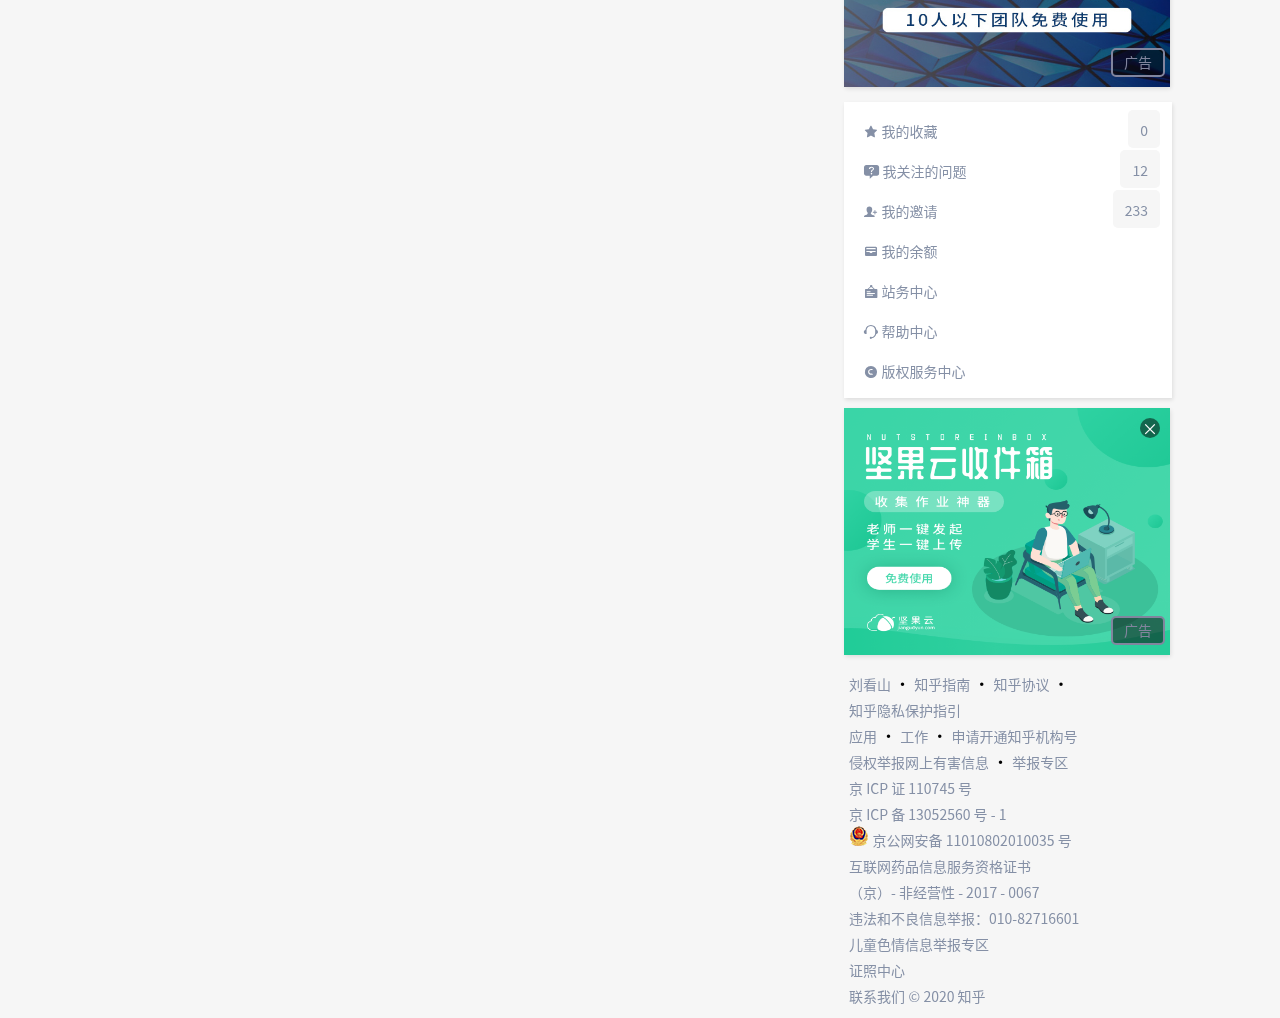
==== commit eeb1c6ca: "登录，评论，个人主页，文章，静态聊天框" ====
--- a/index.html
+++ b/index.html
@@ -355,7 +355,7 @@
                             <i class="iconfont" id="message">&#xe62e;</i>
                         </li>
                         <li style="margin: 0;">
-                            <img src="img/head sulpture.jpg" alt="" class="sulpture">
+                            <img src="img/head sulpture.jpg" alt="" class="sulpture" id="home-top-sulpture">
                         </li>
                     </ul>
                     <div class="search-box">
@@ -402,60 +402,15 @@
                 <div class="friends-list">
                     <div class="list-head">我的私信</div>
                     <ul class="list">
-                        <li>
+                        <!-- <li>
                             <img src="img/friend-header.jpg" alt="" class="header">
                             <div class="content">
                                 <div class="friend-name">知乎小伙伴</div>
                                 <div class="message">
-                                    亲爱的 拾柒： 互联网行业的风口之下，优秀的产品经理都在做什么？ 一场千万奖励基金的产品设计大赛来袭~ 新手来围观，高手来挑战~ 1 站式收集互联网大厂认可的产品设计作品，为你的职业发展道路开拓视野、积累经验，快来免费参与吧~ 爱你的知乎小伙伴
+                                    亲爱的 拾柒：
                                 </div>
                             </div>
-                        </li>
-                        <li>
-                            <img src="img/friend-header.jpg" alt="" class="header">
-                            <div class="content">
-                                <div class="friend-name">知乎小伙伴</div>
-                                <div class="message">
-                                    亲爱的 拾柒： 互联网行业的风口之下，优秀的产品经理都在做什么？ 一场千万奖励基金的产品设计大赛来袭~ 新手来围观，高手来挑战~ 1 站式收集互联网大厂认可的产品设计作品，为你的职业发展道路开拓视野、积累经验，快来免费参与吧~ 爱你的知乎小伙伴
-                                </div>
-                            </div>
-                        </li>
-                        <li>
-                            <img src="img/friend-header.jpg" alt="" class="header">
-                            <div class="content">
-                                <div class="friend-name">知乎小伙伴</div>
-                                <div class="message">
-                                    亲爱的 拾柒： 互联网行业的风口之下，优秀的产品经理都在做什么？ 一场千万奖励基金的产品设计大赛来袭~ 新手来围观，高手来挑战~ 1 站式收集互联网大厂认可的产品设计作品，为你的职业发展道路开拓视野、积累经验，快来免费参与吧~ 爱你的知乎小伙伴
-                                </div>
-                            </div>
-                        </li>
-                        <li>
-                            <img src="img/friend-header.jpg" alt="" class="header">
-                            <div class="content">
-                                <div class="friend-name">知乎小伙伴</div>
-                                <div class="message">
-                                    亲爱的 拾柒： 互联网行业的风口之下，优秀的产品经理都在做什么？ 一场千万奖励基金的产品设计大赛来袭~ 新手来围观，高手来挑战~ 1 站式收集互联网大厂认可的产品设计作品，为你的职业发展道路开拓视野、积累经验，快来免费参与吧~ 爱你的知乎小伙伴
-                                </div>
-                            </div>
-                        </li>
-                        <li>
-                            <img src="img/friend-header.jpg" alt="" class="header">
-                            <div class="content">
-                                <div class="friend-name">知乎小伙伴</div>
-                                <div class="message">
-                                    亲爱的 拾柒： 互联网行业的风口之下，优秀的产品经理都在做什么？ 一场千万奖励基金的产品设计大赛来袭~ 新手来围观，高手来挑战~ 1 站式收集互联网大厂认可的产品设计作品，为你的职业发展道路开拓视野、积累经验，快来免费参与吧~ 爱你的知乎小伙伴
-                                </div>
-                            </div>
-                        </li>
-                        <li>
-                            <img src="img/friend-header.jpg" alt="" class="header">
-                            <div class="content">
-                                <div class="friend-name">知乎小伙伴</div>
-                                <div class="message">
-                                    亲爱的 拾柒： 互联网行业的风口之下，优秀的产品经理都在做什么？ 一场千万奖励基金的产品设计大赛来袭~ 新手来围观，高手来挑战~ 1 站式收集互联网大厂认可的产品设计作品，为你的职业发展道路开拓视野、积累经验，快来免费参与吧~ 爱你的知乎小伙伴
-                                </div>
-                            </div>
-                        </li>
+                        </li> -->
                     </ul>
                     <ul class="list-foot clearfix">
                         <li class="fl">
@@ -468,6 +423,19 @@
                     </ul>
                 </div>
             </div>
+
+            <!-- 点击我的头像 -->
+            <div class="head-menu">
+                <div class="goto-individual">
+                    <i class="iconfont">&#xe602;</i>
+                    <span>个人主页</span>
+                </div>
+                <div class="logout">
+                    <i class="iconfont">&#xe506;</i>
+                    <span>退出</span>
+                </div>
+            </div>
+
         </div>
 
         <div id="content" class="clearfix">
@@ -482,8 +450,68 @@
                         <li>关注</li>
                         <li>热榜</li>
                     </ul>
-                    <div class="article">
-
+                    <div class="article-list">
+                        <div class="article">
+                            <div class="article-title">
+                                <a href="">
+                                    你们看到过最丧的句子是什么？
+                                </a>
+                            </div>
+                            <div class="inner">
+                                <span class="inner-text">
+                                    张汉三： 1， 其实我们这代人，很多是没有后路的。 感到失败和望不到头的时候，没有那个外界默认的“避风港”。 不会觉得“就这样回家好了”，回到那个有爸爸妈妈…
+                                </span>
+                                <button type="button" class="inner-btn">
+                                    <span>阅读全文</span>
+                                    <i class="iconfont">&#xe698;</i>
+                                </button>
+                            </div>
+                            <ul class="action clearfix">
+                                <li>
+                                    <button type="button" class="agree">
+                                        <i>▲</i>
+                                        <span>赞同</span>
+                                        <span class="agree-num">10.6万</span>
+                                    </button>
+                                </li>
+                                <li>
+                                    <button type="button" class="dis-agree">▲</button>
+                                </li>
+                                <li>
+                                    <button type="button" class="inner-func">
+                                        <i class="iconfont">&#xe62e;</i>
+                                        <span class="comment-num">183</span>
+                                        <span>条评论</span>
+                                    </button>
+                                </li>
+                                <li>
+                                    <button type="button" class="inner-func">
+                                        <i class="iconfont">&#xe7d5;</i>
+                                        <span>分享</span>
+                                    </button>
+                                </li>
+                                <li>
+                                    <button type="button" class="inner-func">
+                                        <i class="iconfont">&#xe671;</i>
+                                        <span>收藏</span>
+                                    </button>
+                                </li>
+                                <li>
+                                    <button type="button" class="inner-func">
+                                        <i class="iconfont">&#xe65c;</i>
+                                        <span>喜欢</span>
+                                    </button>
+                                </li>
+                                <li>
+                                    <button type="button" class="inner-func">
+                                        <span>···</span>
+                                    </button>
+                                </li>
+                            </ul>
+                        </div>
+                        <div class="article">
+
+                        </div>
                     </div>
                 </div>
             </div>
--- a/css/home.css
+++ b/css/home.css
@@ -8,16 +8,16 @@
 #home-page {
     width: 100%;
     height: 100%;
-    display: none;
-}
-
-#head {
+    /* display: none; */
+}
+
+#home-page #head {
     width: 100%;
     height: 52px;
     background-color: #fff;
 }
 
-#head .replace {
+#home-page #head .replace {
     position: fixed;
     top: 0px;
     height: 52px;
@@ -28,73 +28,73 @@
     overflow: hidden;
 }
 
-#head .container,
-#head .swap {
+#home-page #head .container,
+#home-page #head .swap {
     width: 1000px;
     height: 52px;
     margin: 0 auto;
     background-color: #fff;
 }
 
-#head .container ul li,
-#head .swap ul li {
+#home-page #head .container ul li,
+#home-page #head .swap ul li {
     float: left;
     height: 52px;
     line-height: 52px;
     color: rgb(133, 144, 166);
 }
 
-#head .container ul li span {
+#home-page #head .container ul li span {
     margin: 0 17px;
     font-size: 15px;
     cursor: pointer;
 }
 
-#head .swap ul li span {
+#home-page #head .swap ul li span {
     margin: 0 22px;
     color: #000;
     cursor: pointer;
 }
 
-#head .swap ul li .selected {
+#home-page #head .swap ul li .selected {
     color: rgb(15, 136, 235);
 }
 
-#head .container .fr li {
+#home-page #head .container .fr li {
     margin-right: 40px;
 }
 
-#head .container ul li span:hover {
+#home-page #head .container ul li span:hover {
     color: #000;
 }
 
-#head .container ul li .selected {
+#home-page #head .container ul li .selected {
     display: inline-block;
     height: 49px;
     color: #000;
     border-bottom: 3px solid #0084ff;
 }
 
-#head i {
+#home-page #head i {
     font-size: 22px;
     color: rgb(133, 144, 166);
     cursor: pointer;
 }
 
-#head .container ul li .logo,
-#head .swap ul li .logo {
+#home-page #head .container ul li .logo,
+#home-page #head .swap ul li .logo {
     font-size: 40px;
     color: #0084ff;
 }
 
-#head img.sulpture {
+#home-page #head img.sulpture {
     width: 30px;
     border-radius: 3px;
     margin-top: 11px;
     cursor: pointer;
 }
 
-#head .container .search-box {
+#home-page #head .container .search-box {
     position: relative;
     width: 450px;
     height: 34px;
@@ -102,7 +102,7 @@
     padding-top: 10px;
 }
 
-#head .swap .fr {
+#home-page #head .swap .fr {
     position: relative;
     height: 34px;
     padding-top: 10px;
@@ -111,7 +111,7 @@
     right: 60px;
 }
 
-#head .container .search-box form input {
+#home-page #head .container .search-box form input {
     display: inline-block;
     width: 265px;
     height: 32px;
@@ -124,7 +124,7 @@
     background-color: rgb(246, 246, 246);
 }
 
-#head .swap form input {
+#home-page #head .swap form input {
     display: inline-block;
     width: 174px;
     height: 24px;
@@ -137,7 +137,7 @@
     background-color: rgb(246, 246, 246);
 }
 
-#head .container .search-box form button.submit {
+#home-page #head .container .search-box form button.submit {
     position: absolute;
     width: 44px;
     height: 34px;
@@ -150,7 +150,7 @@
     border-left: none;
 }
 
-#head .swap form button.submit {
+#home-page #head .swap form button.submit {
     position: relative;
     top: 3px;
     width: 44px;
@@ -165,10 +165,10 @@
     border-left: none;
 }
 
-#head .container .search-box .ques {
+#home-page #head .container .search-box .ques {
     display: inline-block;
     position: absolute;
-    left: 400px;
+    left: 430px;
     width: 58px;
     height: 34px;
     border-radius: 5px;
@@ -180,7 +180,7 @@
     cursor: pointer;
 }
 
-#head .swap .ques {
+#home-page #head .swap .ques {
     display: inline-block;
     position: absolute;
     left: 240px;
@@ -199,12 +199,12 @@
 
 /* 好友列表 */
 
-#head .friends-box {
+#home-page #head .friends-box {
     position: fixed;
     display: none;
-    z-index: 10000;
+    z-index: 1;
     top: 54px;
-    right: 30px;
+    right: 180px;
     width: 360px;
     height: 439px;
     background-color: #fff;
@@ -213,7 +213,7 @@
     font-size: 14px;
 }
 
-#head .friends-box .trangle {
+#home-page #head .friends-box .trangle {
     position: absolute;
     right: 180px;
     top: -10px;
@@ -224,7 +224,7 @@
     border-bottom: 10px solid #fff;
 }
 
-#head .friends-box .friends-list .list-head {
+#home-page #head .friends-box .friends-list .list-head {
     height: 48px;
     text-align: center;
     line-height: 48px;
@@ -232,55 +232,52 @@
     cursor: pointer;
 }
 
-#head .friends-box .friends-list .list-head:hover {
-    color: rgb(133, 144, 166);
-}
-
-#head .friends-box .friends-list .list {
+#home-page #head .friends-box .friends-list .list-head:hover {
+    color: rgb(133, 144, 166);
+}
+
+#home-page #head .friends-box .friends-list .list {
     width: 360px;
     height: 350px;
     overflow-y: scroll;
     overflow-x: hidden;
 }
 
-#head .friends-box .friends-list .list li {
+#home-page #head .friends-box .friends-list .list li {
     width: 313px;
     height: 43.333px;
     padding: 15px;
     cursor: pointer;
 }
 
-#head .friends-box .friends-list .list li:hover {
+#home-page #head .friends-box .friends-list .list li:hover {
     background-color: rgb(246, 246, 246);
 }
 
-#head .friends-box .friends-list .list li img {
+#home-page #head .friends-box .friends-list .list li img {
     width: 40px;
     height: 40px;
     margin-right: 10px;
 }
 
-#head .friends-box .friends-list .list li .content {
+#home-page #head .friends-box .friends-list .list li .content {
     display: inline-block;
     width: 253.18px;
 }
 
-#head .friends-box .friends-list .list li .content .message {
+#home-page #head .friends-box .friends-list .list li .content .message {
     width: 100%;
     height: 20px;
     text-overflow: ellipsis;
     overflow: hidden;
     display: -webkit-box;
     -webkit-line-clamp: 1;
-    /* 限制在一个块元素显示的文本的行数 */
     -webkit-box-orient: vertical;
-    /* 垂直排列 */
     word-break: break-all;
-    /* 内容自动换行 */
-    color: rgb(133, 144, 166);
-}
-
-#head .friends-box .friends-list .list-foot {
+    color: rgb(133, 144, 166);
+}
+
+#home-page #head .friends-box .friends-list .list-foot {
     height: 40px;
     padding: 0 10px;
     line-height: 40px;
@@ -289,8 +286,55 @@
     cursor: pointer;
 }
 
-#head .friends-box .friends-list .list-foot:hover {
+#home-page #head .friends-box .friends-list .list-foot:hover {
     color: rgb(143, 154, 173);
+}
+
+
+/* 点击我的头像 */
+
+#home-page #head .head-menu {
+    position: fixed;
+    display: none;
+    z-index: 2000;
+    top: 57px;
+    right: 240px;
+    margin: 10px 0;
+    background-color: #fff;
+    border: 1px solid #ebebeb;
+    border-radius: 4px;
+    box-shadow: 4px 8px 8px rgba(0, 0, 0, .2);
+}
+
+#home-page #head .head-menu::after {
+    content: "";
+    position: absolute;
+    z-index: -1;
+    top: 1px;
+    left: 60px;
+    width: 24px;
+    height: 24px;
+    margin: -12px;
+    border: 1px solid #ebebeb;
+    border-bottom: none;
+    border-right: none;
+    background: #fff;
+    transform: rotate(45deg);
+}
+
+#home-page #head .head-menu div {
+    height: 36px;
+    padding: 0 20px;
+    line-height: 36px;
+    cursor: pointer;
+}
+
+#home-page #head .head-menu div:hover {
+    background-color: rgb(246, 246, 246);
+}
+
+#home-page #head .head-menu i {
+    font-size: 16px;
 }
 
 
@@ -334,11 +378,332 @@
     height: 59px;
     margin: 0 22px;
     line-height: 59px;
+    cursor: pointer;
 }
 
 #content #app .sort li.selected {
     color: #0084ff;
 }
+
+
+/* 文章 */
+
+#content #app .info .article {
+    width: 654px;
+    padding: 20px;
+    background-color: #fff;
+    border-bottom: 1px solid #f0f2f7;
+}
+
+#content #app .info .whole-article {
+    display: none;
+    background-color: #fff;
+}
+
+#content #app .info .article button {
+    background-color: transparent;
+    border: none;
+    outline: none;
+}
+
+#content #app .info .article .article-title a {
+    font-size: 18px;
+    font-weight: 600;
+    line-height: 1.6;
+}
+
+#content #app .info .article .article-title a:hover {
+    color: #175199;
+}
+
+#content #app .info .article .inner .inner-text {
+    margin-top: 9px;
+    font-size: 15px;
+    color: #1a1a1a;
+    text-overflow: ellipsis;
+    overflow: hidden;
+    display: -webkit-box;
+    -webkit-line-clamp: 2;
+    -webkit-box-orient: vertical;
+    word-break: break-all;
+}
+
+#content #app .info .article .inner .inner-btn,
+#content #app .info .article .inner .inner-btn i {
+    color: #175199;
+    cursor: pointer;
+}
+
+#content #app .info .article .inner .inner-btn:hover,
+#content #app .info .article .inner .inner-btn:hover i,
+#content #app .info .article .inner .inner-text:hover {
+    color: grey;
+    cursor: pointer;
+}
+
+#content #app .info .article .action {
+    display: flex;
+    align-items: center;
+    padding: 10px 20px;
+    margin: 0 -20px -10px;
+    color: #646464;
+    background: #fff;
+}
+
+#content #app .info .article .action li button {
+    cursor: pointer;
+}
+
+#content #app .info .article .action li button.selected {
+    background-color: rgb(15, 136, 235);
+    color: #fff;
+}
+
+#content #app .info .article .action li button.inner-func:hover {
+    background-color: transparent;
+    color: grey;
+}
+
+#content #app .info .article .action .agree {
+    width: 131.3px;
+    height: 30px;
+    padding: 0 12px;
+    border: 1px solid transparent;
+    border-radius: 3px;
+    color: #0084ff;
+    background: rgba(0, 132, 255, .1);
+}
+
+#content #app .info .article .action .agree i {
+    color: #0084ff;
+}
+
+#content #app .info .article .action .dis-agree {
+    height: 30px;
+    padding: 0 12px;
+    margin-left: 5px;
+    border-radius: 3px;
+    transform: rotateZ(180deg);
+    border: 1px solid transparent;
+    color: #0084ff;
+    background: rgba(0, 132, 255, .1);
+}
+
+#content #app .info .article .action .inner-func {
+    margin-left: 20px;
+    color: rgb(133, 144, 166);
+    font-size: 14px;
+}
+
+#content #app .info .article .action .inner-func i {
+    color: rgb(133, 144, 166);
+    font-size: 18px;
+}
+
+
+/* 展开全文 */
+
+#content #app .info .whole-article .author {
+    margin-top: 10px;
+}
+
+#content #app .info .whole-article .author img {
+    width: 24px;
+    height: 24px;
+    vertical-align: middle;
+}
+
+#content #app .info .whole-article .author .author-name {
+    margin-left: 10px;
+    font-size: 15px;
+    color: #444;
+    vertical-align: middle;
+}
+
+#content #app .info .whole-article .voter {
+    box-sizing: border-box;
+    min-width: 0px;
+    color: rgb(133, 144, 166);
+    font-size: 14px;
+    margin: 10px 0px -4px;
+}
+
+#content #app .info .whole-article .inner-whole-text {
+    margin-top: 10px;
+}
+
+#content #app .info .whole-article .public-time {
+    margin-top: 10px;
+    color: rgb(133, 144, 166);
+    font-size: 14px;
+}
+
+#content #app .info .article .action .fold {
+    display: none;
+    margin-left: 60px;
+    color: rgb(133, 144, 166);
+    font-size: 14px;
+    cursor: pointer;
+}
+
+
+/* 评论区 */
+
+#content #app .info .comment-box {
+    display: none;
+    border: 1px solid #ebebeb;
+    -webkit-box-shadow: 0 1px 3px rgba(26, 26, 26, .1);
+    box-shadow: 0 1px 3px rgba(26, 26, 26, .1);
+    background: #fff;
+    margin: 12px 20px;
+    overflow: visible;
+    border-radius: 4px;
+}
+
+#content #app .info .comment-box .comment-list {
+    border-bottom: 1px solid #f6f6f6;
+}
+
+#content #app .info .comment-box .comment-top {
+    background: #fff;
+    border-bottom: 1px solid #f6f6f6;
+    -webkit-box-pack: justify;
+    -ms-flex-pack: justify;
+    justify-content: space-between;
+    height: 50px;
+    padding: 0 20px;
+    line-height: 50px;
+    color: #1a1a1a;
+    font-size: 15px;
+}
+
+#content #app .info .comment-box .comment-title {
+    padding: 10px 20px;
+    font-size: 14px;
+    color: grey;
+    background-color: #f6f6f6;
+    font-weight: 600;
+}
+
+#content #app .info .comment-box .inner-comment-box {
+    position: relative;
+    padding: 12px 10px 10px;
+    font-size: 15px;
+}
+
+#content #app .info .comment-box .inner-comment-box .comment-bar .inner-comment-top {
+    position: relative;
+    height: 24px;
+    padding-right: 3px;
+    padding-left: 1px;
+    margin-bottom: 4px;
+    line-height: 24px;
+}
+
+.active span,
+.active svg {
+    /* border: 1px solid #000; */
+    color: rgb(0, 132, 255);
+    /* background-color: rgb(0, 132, 255); */
+}
+
+#content #app .info .comment-box .reply-box {
+    padding: 12px 30px 10px;
+}
+
+#content #app .info .comment-box .reply-bar {
+    position: relative;
+    -ms-flex-negative: 0;
+    flex-shrink: 0;
+    padding: 12px 0px 10px 20px;
+    font-size: 15px;
+    border-top: 1px solid #f6f6f6;
+}
+
+#content #app .info .comment-box .inner-comment-box .comment-bar .inner-comment-top img,
+#content #app .info .comment-box .reply-bar .inner-reply-top img {
+    width: 24px;
+    height: 24px;
+    vertical-align: middle;
+}
+
+#content #app .info .comment-box .reply-bar .inner-reply-top .grey-reply {
+    color: #8590a6;
+}
+
+#content #app .info .comment-box .inner-comment-box .comment-bar .inner-comment-top .comment-time,
+#content #app .info .comment-box .reply-bar .inner-reply-top .reply-time {
+    float: right;
+    font-size: 14px;
+    color: #8590a6;
+}
+
+#content #app .info .comment-box .inner-comment-box .comment-bar .inner-comment,
+#content #app .info .comment-box .inner-comment-box .inner-reply {
+    padding-left: 33px;
+}
+
+#content #app .info .comment-box .inner-comment-box .comment-bar .inner-comment .comment-footer,
+#content #app .info .comment-box .reply-bar .inner-reply .reply-footer {
+    display: flex;
+    -webkit-box-align: center;
+    -ms-flex-align: center;
+    align-items: center;
+    height: 24px;
+    line-height: 24px;
+    margin-top: 8px;
+}
+
+#content #app .info .comment-box .inner-comment-box .comment-bar .inner-comment .comment-footer li,
+#content #app .info .comment-box .reply-bar .inner-reply .reply-footer li {
+    display: inline-block;
+    padding: 0 8px;
+    font-size: 0;
+    line-height: 32px;
+    color: #8590a6;
+    text-align: center;
+    cursor: pointer;
+    background: none;
+}
+
+#content #app .info .comment-box .inner-comment-box .comment-bar .inner-comment .comment-footer li span,
+#content #app .info .comment-box .reply-bar .inner-reply .reply-footer li span {
+    font-size: 14px;
+}
+
+#content #app .info .comment-box .input-comment {
+    padding: 12px 20px;
+    border-top: 1px solid #f6f6f6;
+}
+
+#content #app .info .comment-box .input-reply {
+    display: none;
+    padding: 12px 20px;
+}
+
+#content #app .info .comment-box .input-comment input,
+#content #app .info .comment-box .input-reply input {
+    width: 450px;
+    padding: 6px 12px;
+    cursor: text;
+    font-size: 15px;
+    outline: none;
+}
+
+#content #app .info .comment-box .input-comment button,
+#content #app .info .comment-box .input-reply button {
+    width: 60px;
+    padding: 6px 12px;
+    margin-left: 20px;
+    border: 4px solid #0084ff;
+    border-radius: 4px;
+    background-color: #0084ff;
+    color: #fff;
+    font-weight: 600;
+}
+
+
+/* 右边栏 */
 
 #content #nav {
     width: 296px;
@@ -528,6 +893,7 @@
     display: block;
     width: 276px;
     margin: 0 auto;
+    padding-top: 10px;
 }
 
 #content #nav .category .category-list {
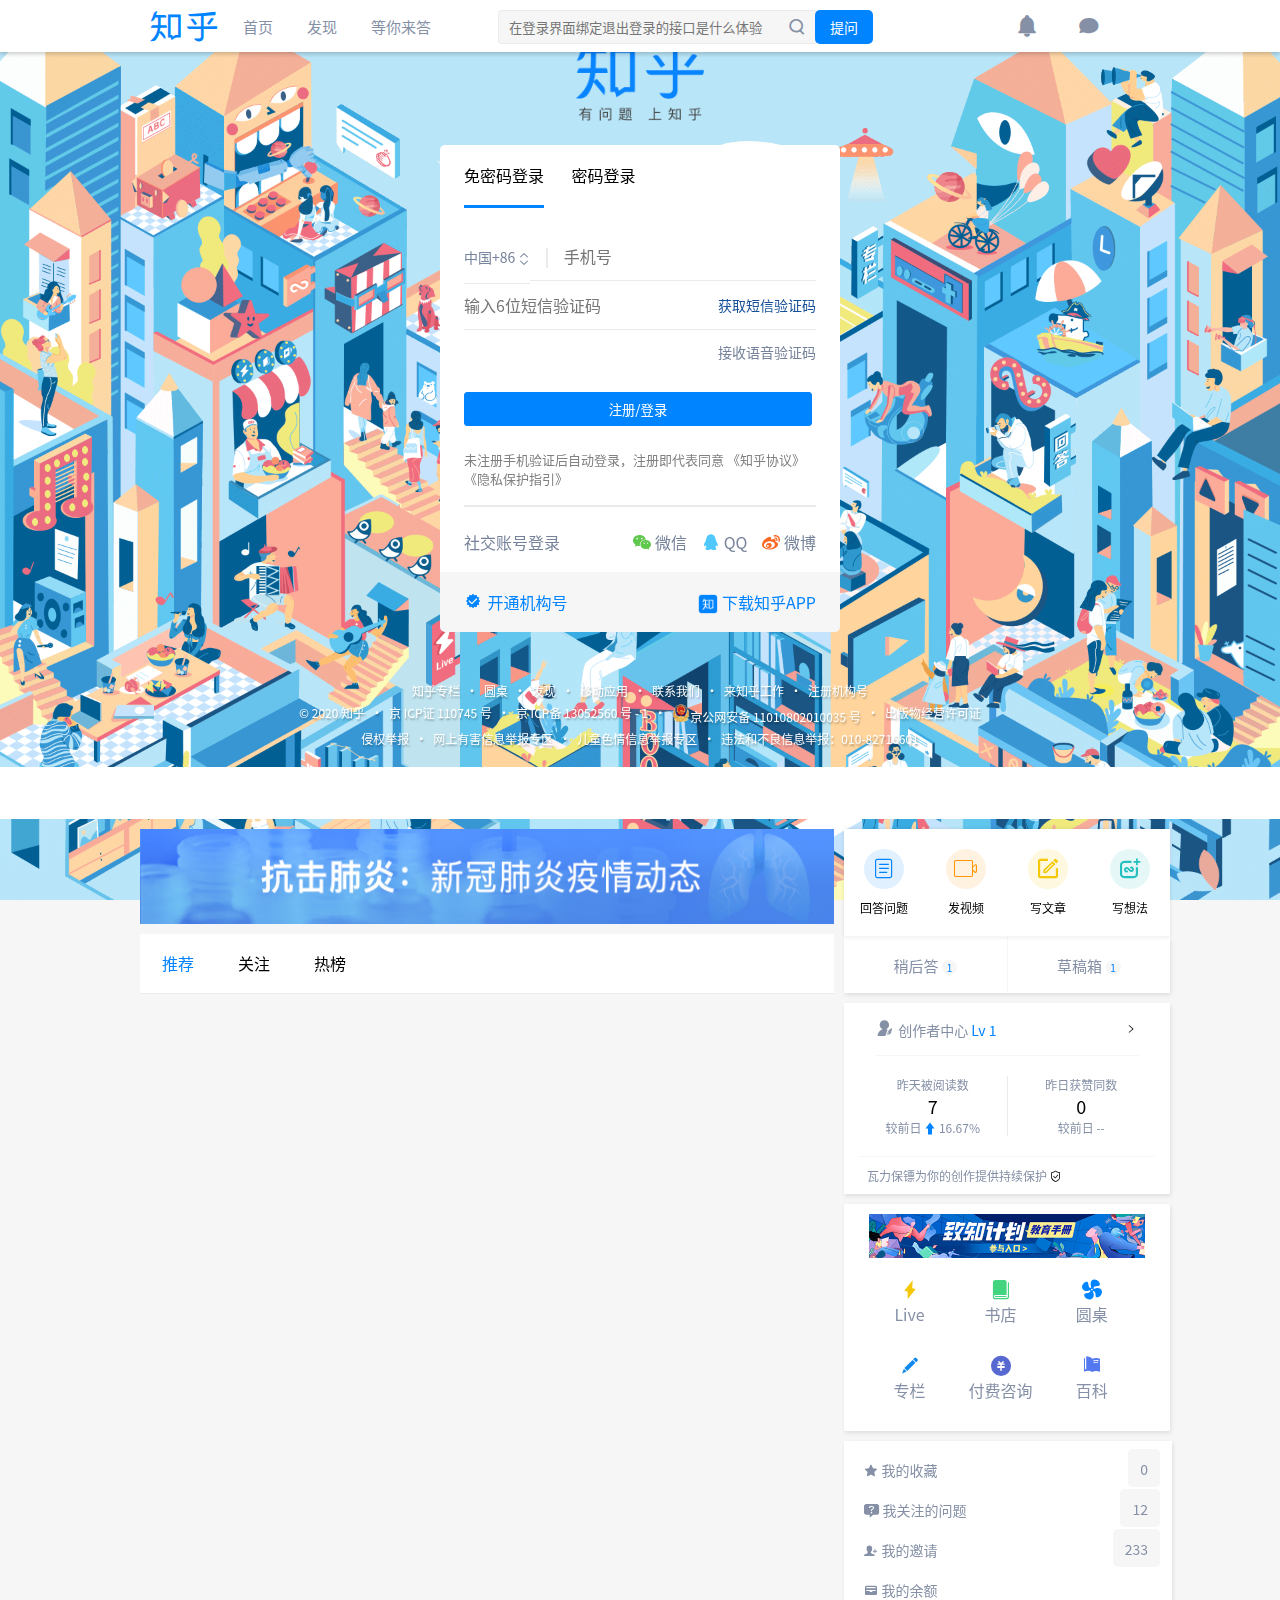
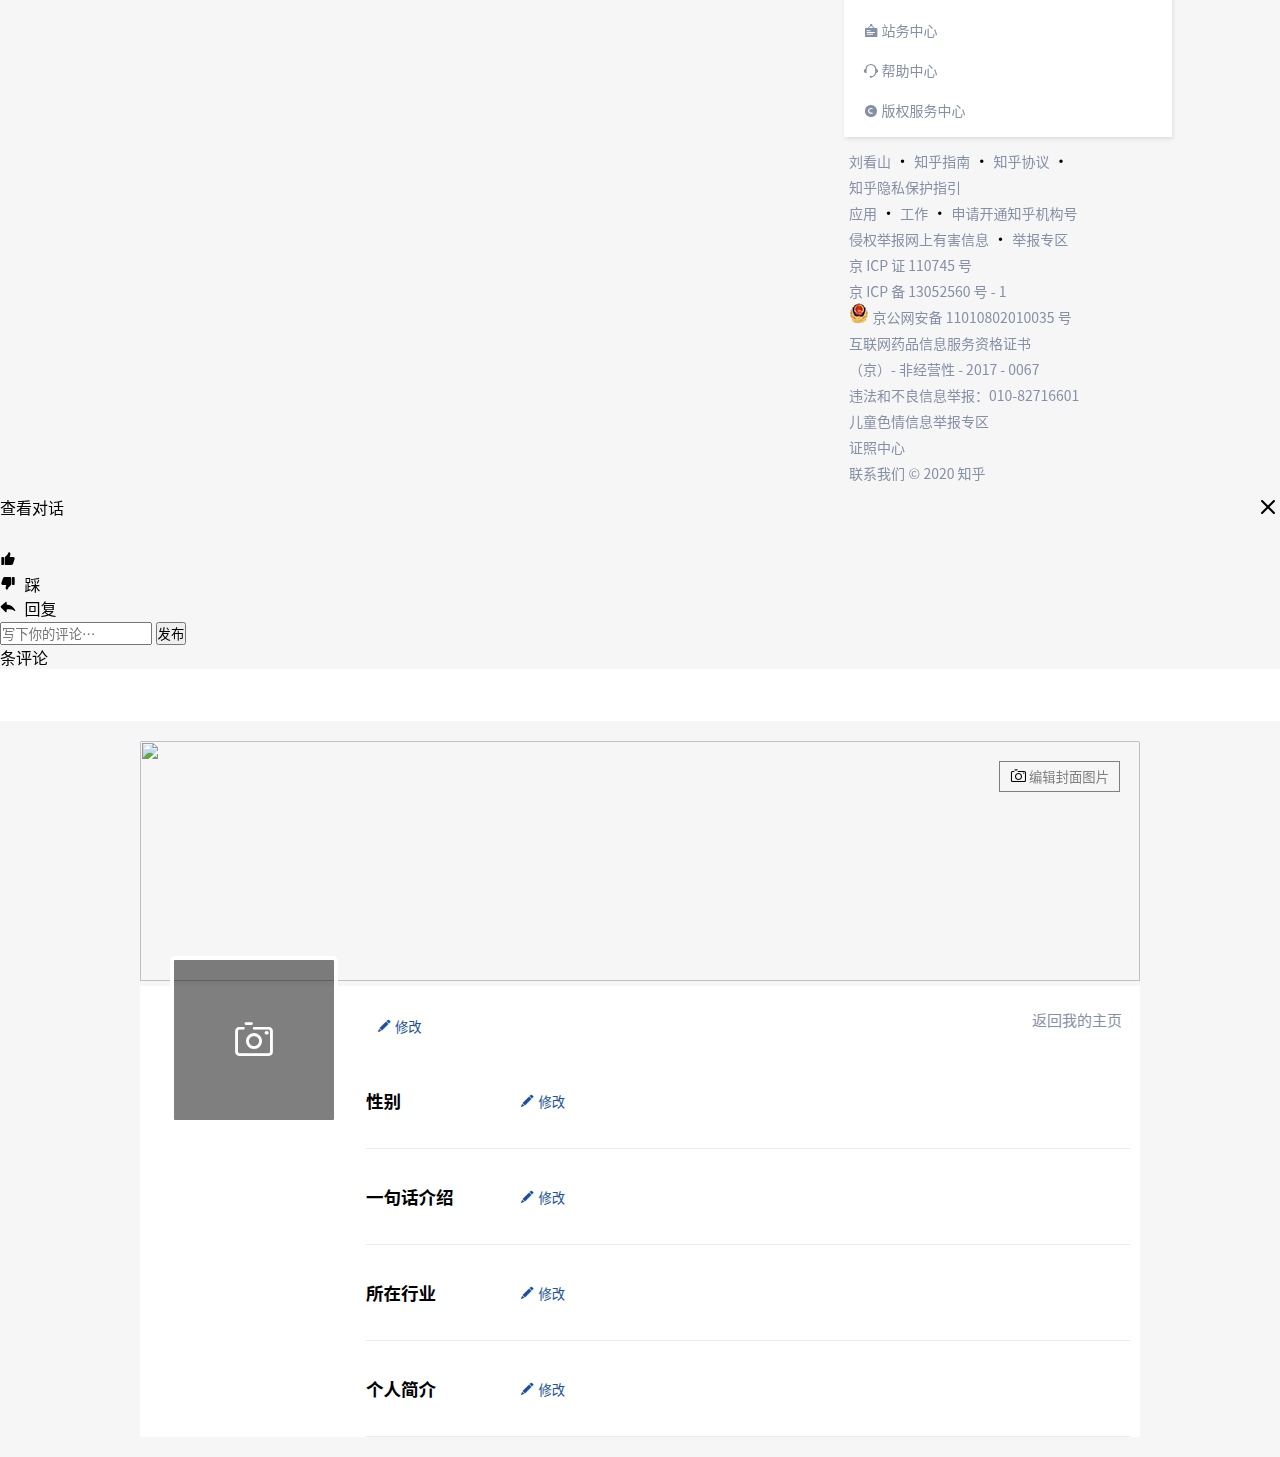
==== commit 614b1b84: "减小体积" ====
--- a/index.html
+++ b/index.html
@@ -8,6 +8,8 @@
     <link rel="icon" href="ico/icon.ico">
     <link rel="stylesheet" href="css/login.css">
     <link rel="stylesheet" href="css/home.css">
+    <link rel="stylesheet" href="css/individual.css">
+    <link rel="stylesheet" href="css/loading.css">
     <link rel="stylesheet" href="css/reset.css">
 </head>
 
@@ -29,8 +31,8 @@
                     <button type="button" id="menu">
                         <span class="place">中国+86</span>
                         <i class="iconfont">&#xe667;</i>
-                </button>
-                    <!-- 列表 -->
+                    </button>
+                    <!-- 地区列表 -->
                     <ul class="Select-list" role="listbox">
                         <li><button class="Select-option" type="button" tabindex="-1" role="option" id="Select1-0">中国 +86</button></li>
                         <li><button class="Select-option" type="button" tabindex="-1" role="option" id="Select1-1">美国 +1</button></li>
@@ -351,24 +353,62 @@
                         <li>
                             <i class="iconfont" id="alert">&#xe845;</i>
                         </li>
-                        <li>
+                        <li style="position: relative;">
                             <i class="iconfont" id="message">&#xe62e;</i>
-                        </li>
-                        <li style="margin: 0;">
-                            <img src="img/head sulpture.jpg" alt="" class="sulpture" id="home-top-sulpture">
+                            <!-- 好友列表 -->
+                            <div class="friends-box">
+                                <div class="trangle"></div>
+                                <div class="friends-list">
+                                    <div class="list-head">我的私信</div>
+                                    <ul class="list">
+                                        <!-- <li>
+                                            <img src="img/friend-header.jpg" alt="" class="header">
+                                            <div class="content">
+                                                <div class="friend-name">知乎小伙伴</div>
+                                                <div class="message">
+                                                    亲爱的 拾柒：
+                                                </div>
+                                            </div>
+                                        </li> -->
+                                    </ul>
+                                    <ul class="list-foot">
+                                        <li>
+                                            <i class="iconfont">&#xe50a;</i>
+                                            <span>写新私信</span>
+                                        </li>
+                                        <li>
+                                            <span>查看全部私信</span>
+                                        </li>
+                                    </ul>
+                                </div>
+                            </div>
+                        </li>
+                        <li style="margin: 0;position: relative;">
+                            <img src="" alt="" class="sulpture" id="home-top-sulpture">
+                            <!-- 点击我的头像 -->
+                            <div class="head-menu">
+                                <div class="goto-individual">
+                                    <i class="iconfont">&#xe602;</i>
+                                    <span>个人主页</span>
+                                </div>
+                                <div class="logout">
+                                    <i class="iconfont">&#xe506;</i>
+                                    <span>退出</span>
+                                </div>
+                            </div>
                         </li>
                     </ul>
                     <div class="search-box">
                         <form action="#">
-                            <input type="text">
+                            <input type="text" placeholder="为了进RDC你有多迷信">
                             <button type="submit" class="submit">
-                            <i class="iconfont">&#xe61c;</i>
-                    </button>
+                                <i class="iconfont">&#xe61c;</i>
+                            </button>
                             <div class="ques">提问</div>
                         </form>
                     </div>
                 </div>
-                <div class="swap clearfix">
+                <!-- <div class="swap clearfix">
                     <ul class="fl">
                         <li>
                             <a href="https://www.zhihu.com/">
@@ -394,48 +434,8 @@
                             <div class="ques">提问</div>
                         </form>
                     </div>
-                </div>
-            </div>
-            <!-- 好友列表 -->
-            <div class="friends-box">
-                <div class="trangle"></div>
-                <div class="friends-list">
-                    <div class="list-head">我的私信</div>
-                    <ul class="list">
-                        <!-- <li>
-                            <img src="img/friend-header.jpg" alt="" class="header">
-                            <div class="content">
-                                <div class="friend-name">知乎小伙伴</div>
-                                <div class="message">
-                                    亲爱的 拾柒：
-                                </div>
-                            </div>
-                        </li> -->
-                    </ul>
-                    <ul class="list-foot clearfix">
-                        <li class="fl">
-                            <i class="iconfont">&#xe50a;</i>
-                            <span>写新私信</span>
-                        </li>
-                        <li class="fr">
-                            <span>查看全部私信</span>
-                        </li>
-                    </ul>
-                </div>
-            </div>
-
-            <!-- 点击我的头像 -->
-            <div class="head-menu">
-                <div class="goto-individual">
-                    <i class="iconfont">&#xe602;</i>
-                    <span>个人主页</span>
-                </div>
-                <div class="logout">
-                    <i class="iconfont">&#xe506;</i>
-                    <span>退出</span>
-                </div>
-            </div>
-
+                </div> -->
+            </div>
         </div>
 
         <div id="content" class="clearfix">
@@ -451,7 +451,7 @@
                         <li>热榜</li>
                     </ul>
                     <div class="article-list">
-                        <div class="article">
+                        <!-- <div class="article">
                             <div class="article-title">
                                 <a href="">
                                     你们看到过最丧的句子是什么？
@@ -480,7 +480,7 @@
                                 <li>
                                     <button type="button" class="inner-func">
                                         <i class="iconfont">&#xe62e;</i>
-                                        <span class="comment-num">183</span>
+                                        <span class="reply-num">183</span>
                                         <span>条评论</span>
                                     </button>
                                 </li>
@@ -508,13 +508,164 @@
                                     </button>
                                 </li>
                             </ul>
-                        </div>
-                        <div class="article">
-
-                        </div>
-                    </div>
-                </div>
-            </div>
+                        </div> -->
+                        <!-- <div class="whole-article clearfix">
+                            <div class="article-title">
+                                <a href="">
+                                    如何评价李易峰？
+                                </a>
+                            </div>
+                            <div class="author">
+                                <img src="img/head sulpture.jpg" alt="" class="avartar">
+                                <span class="author-name">匿名用户</span>
+                            </div>
+                            <div class="voter">
+                                <span class="vote-num">19,936</span>
+                                <span>人赞同了该回答</span>
+                            </div>
+                            <div class="inner-whole-text">
+                                李易峰，1987年5月4日出生于四川成都，中国内地男演员、流行乐歌手、影视制片人，毕业于四川师范大学电影电视学院。 2007年，参加东方卫视选秀娱乐节目《加油！好男儿》的比赛，获得全国总决赛第八名，从而正式出道 [1] ；同年，发行首张EP《四叶草》。2009年，发行首张个人专辑《小先生》 [2] 。2010年，主演都市爱情剧《幸福一定强》 [3] 、《幸福最晴天》 [4] ，获2011年国剧盛典最佳新演员奖 [5] 。2012年，在都市爱情剧《真爱谎言》中挑战扮演自闭症患者 [6] 。2013年，凭借都市爱情剧《千金归来》获得乐视盛典最受欢迎男演员奖.
+                                2014年，因古装仙侠剧《古剑奇谭》中“百里屠苏”一角而获得广泛关注 [7] ；并获得国剧盛典内地最具人气男演员和最具商业价值男演员奖 [8] 。2015年，主演年代剧《活色生香》和网络季播剧《盗墓笔记》 [9] ；同年，主演电影《栀子花开》 [10] 、《怦然星动》 [11] ；同年，获得“2015年福布斯中国名人榜”第九名。2016年，凭借电影《老炮儿》获第33届大众电影百花奖最佳男配角奖 [12] ；同年，主演谍战剧《麻雀》 [13]
+                                、仙侠剧《青云志》和电影《心理罪》 [14] 。 2017年5月，获得第22届电视华鼎奖中国百强电视剧最佳男主角，并当选十年全国观众最喜爱的影视明星；同年，主演电影《动物世界》和创业励志电视剧《我在北京等你》 [15] 。2018年3月，主演民国生活剧《隐秘而伟大》 [16] 。同年10月14日，荣获第29届中国电视金鹰奖观众喜爱的男演员奖和第12届中国金鹰电视艺术节最具人气男演员奖两项大奖 [17] 。 2019年10月，出演火箭军题材电视剧《号手就位》
+                            </div>
+                            <div class="public-time">
+                                <span>编辑于</span>
+                                <span class="date">2020-04-30</span>
+                            </div>
+                            <ul class="action">
+                                <li>
+                                    <button type="button" class="agree">
+                                        <i>▲</i>
+                                        <span>赞同</span>
+                                        <span class="agree-num">10.6万</span>
+                                    </button>
+                                </li>
+                                <li>
+                                    <button type="button" class="dis-agree">▲</button>
+                                </li>
+                                <li>
+                                    <button type="button" class="inner-func">
+                                        <i class="iconfont">&#xe62e;</i>
+                                        <span class="comment-num">183</span>
+                                        <span>条评论</span>
+                                    </button>
+                                </li>
+                                <li>
+                                    <button type="button" class="inner-func">
+                                        <i class="iconfont">&#xe7d5;</i>
+                                        <span>分享</span>
+                                    </button>
+                                </li>
+                                <li>
+                                    <button type="button" class="inner-func">
+                                        <i class="iconfont">&#xe671;</i>
+                                        <span>收藏</span>
+                                    </button>
+                                </li>
+                                <li>
+                                    <button type="button" class="inner-func">
+                                        <i class="iconfont">&#xe65c;</i>
+                                        <span>喜欢</span>
+                                    </button>
+                                </li>
+                                <li>
+                                    <button type="button" class="inner-func">
+                                        <span>···</span>
+                                    </button>
+                                </li>
+                                <li class="fold">
+                                    <span>收起</span>
+                                    <i class="iconfont">&#xe632;</i>
+                                </li>
+                            </ul>
+                        </div> -->
+                    </div>
+                    <!-- <div class="comment-box">
+                        <div class="comment-top">
+                            <div>
+                                <span class="part-comment-num">38</span>
+                                <span>条评论</span>
+                            </div>
+                        </div>
+                        <div class="comment-title">
+                            <span>评论</span>
+                            <span class="all-comment-num">(45)</span>
+                        </div>
+                        <div class="comment-list">
+                            <div class="inner-comment-box">
+                                <div class="comment-bar">
+                                    <div class="inner-comment-top clearfix">
+                                        <img src="img/head sulpture.jpg" alt="">
+                                        <span class="comment-author-name">拾柒</span>
+                                        <div class="comment-time">两天前</div>
+                                    </div>
+                                    <div class="inner-comment">
+                                        <div class="inner-comment-text">
+                                            妈妈切的西瓜没有蒜味。哈哈哈哈[捂脸][捂脸]嘴里突然有了那种赶脚
+                                        </div>
+                                        <ul class="comment-footer">
+                                            <li>
+                                                <svg class="Zi Zi--Like" fill="currentColor" viewBox="0 0 24 24" width="16" height="16" style="margin-right: 5px;"><path d="M14.445 9h5.387s2.997.154 1.95 3.669c-.168.51-2.346 6.911-2.346 6.911s-.763 1.416-2.86 1.416H8.989c-1.498 0-2.005-.896-1.989-2v-7.998c0-.987.336-2.032 1.114-2.639 4.45-3.773 3.436-4.597 4.45-5.83.985-1.13 3.2-.5 3.037 2.362C15.201 7.397 14.445 9 14.445 9zM3 9h2a1 1 0 0 1 1 1v10a1 1 0 0 1-1 1H3a1 1 0 0 1-1-1V10a1 1 0 0 1 1-1z" fill-rule="evenodd"><path d="M14.445 9h5.387s2.997.154 1.95 3.669c-.168.51-2.346 6.911-2.346 6.911s-.763 1.416-2.86 1.416H8.989c-1.498 0-2.005-.896-1.989-2v-7.998c0-.987.336-2.032 1.114-2.639 4.45-3.773 3.436-4.597 4.45-5.83.985-1.13 3.2-.5 3.037 2.362C15.201 7.397 14.445 9 14.445 9zM3 9h2a1 1 0 0 1 1 1v10a1 1 0 0 1-1 1H3a1 1 0 0 1-1-1V10a1 1 0 0 1 1-1z" fill-rule="evenodd"></path></path></svg>
+                                                <span>点赞</span>
+                                            </li>
+                                            <li>
+                                                <svg class="Zi Zi--Reply" fill="currentColor" viewBox="0 0 24 24" width="16" height="16" style="margin-right: 5px;"><path d="M22.959 17.22c-1.686-3.552-5.128-8.062-11.636-8.65-.539-.053-1.376-.436-1.376-1.561V4.678c0-.521-.635-.915-1.116-.521L1.469 10.67a1.506 1.506 0 0 0-.1 2.08s6.99 6.818 7.443 7.114c.453.295 1.136.124 1.135-.501V17a1.525 1.525 0 0 1 1.532-1.466c1.186-.139 7.597-.077 10.33 2.396 0 0 .396.257.536.257.892 0 .614-.967.614-.967z" fill-rule="evenodd"></path></svg>
+                                                <span>回复</span>
+                                            </li>
+                                            <li>
+                                                <svg class="Zi Zi--Like" fill="currentColor" viewBox="0 0 24 24" width="16" height="16" style="transform: rotate(180deg); margin-right: 5px;"><path d="M14.445 9h5.387s2.997.154 1.95 3.669c-.168.51-2.346 6.911-2.346 6.911s-.763 1.416-2.86 1.416H8.989c-1.498 0-2.005-.896-1.989-2v-7.998c0-.987.336-2.032 1.114-2.639 4.45-3.773 3.436-4.597 4.45-5.83.985-1.13 3.2-.5 3.037 2.362C15.201 7.397 14.445 9 14.445 9zM3 9h2a1 1 0 0 1 1 1v10a1 1 0 0 1-1 1H3a1 1 0 0 1-1-1V10a1 1 0 0 1 1-1z" fill-rule="evenodd"></path></svg>
+                                                <span>踩</span>
+                                            </li>
+                                            <li>
+                                                <svg class="Zi Zi--Report" fill="currentColor" viewBox="0 0 24 24" width="16" height="16" style="margin-right: 5px;"><path d="M19.947 3.129c-.633.136-3.927.639-5.697.385-3.133-.45-4.776-2.54-9.949-.888-.997.413-1.277 1.038-1.277 2.019L3 20.808c0 .3.101.54.304.718a.97.97 0 0 0 .73.304c.275 0 .519-.102.73-.304.202-.179.304-.418.304-.718v-6.58c4.533-1.235 8.047.668 8.562.864 2.343.893 5.542.008 6.774-.657.397-.178.596-.474.596-.887V3.964c0-.599-.42-.972-1.053-.835z" fill-rule="evenodd"></path></svg>
+                                                <span>举报</span>
+                                            </li>
+                                        </ul>
+                                    </div>
+                                </div>
+                                <div class="reply-bar">
+                                    <div class="inner-reply-top clearfix">
+                                        <img src="img/head sulpture.jpg" alt="">
+                                        <span class="reply-author-name">拾柒</span>
+                                        <span class="grey-reply">回复</span>
+                                        <span class="comment-author-name">拾柒</span>
+                                        <div class="reply-time">两天前</div>
+                                    </div>
+                                    <div class="inner-reply">
+                                        <div class="inner-reply-text">
+                                            哈哈哈哈
+                                        </div>
+                                        <ul class="reply-footer">
+                                            <li>
+                                                <svg class="Zi Zi--Like" fill="currentColor" viewBox="0 0 24 24" width="16" height="16" style="margin-right: 5px;"><path d="M14.445 9h5.387s2.997.154 1.95 3.669c-.168.51-2.346 6.911-2.346 6.911s-.763 1.416-2.86 1.416H8.989c-1.498 0-2.005-.896-1.989-2v-7.998c0-.987.336-2.032 1.114-2.639 4.45-3.773 3.436-4.597 4.45-5.83.985-1.13 3.2-.5 3.037 2.362C15.201 7.397 14.445 9 14.445 9zM3 9h2a1 1 0 0 1 1 1v10a1 1 0 0 1-1 1H3a1 1 0 0 1-1-1V10a1 1 0 0 1 1-1z" fill-rule="evenodd"><path d="M14.445 9h5.387s2.997.154 1.95 3.669c-.168.51-2.346 6.911-2.346 6.911s-.763 1.416-2.86 1.416H8.989c-1.498 0-2.005-.896-1.989-2v-7.998c0-.987.336-2.032 1.114-2.639 4.45-3.773 3.436-4.597 4.45-5.83.985-1.13 3.2-.5 3.037 2.362C15.201 7.397 14.445 9 14.445 9zM3 9h2a1 1 0 0 1 1 1v10a1 1 0 0 1-1 1H3a1 1 0 0 1-1-1V10a1 1 0 0 1 1-1z" fill-rule="evenodd"></path></path></svg>
+                                                <span>点赞</span>
+                                            </li>
+                                            <li>
+                                                <svg class="Zi Zi--Reply" fill="currentColor" viewBox="0 0 24 24" width="16" height="16" style="margin-right: 5px;"><path d="M22.959 17.22c-1.686-3.552-5.128-8.062-11.636-8.65-.539-.053-1.376-.436-1.376-1.561V4.678c0-.521-.635-.915-1.116-.521L1.469 10.67a1.506 1.506 0 0 0-.1 2.08s6.99 6.818 7.443 7.114c.453.295 1.136.124 1.135-.501V17a1.525 1.525 0 0 1 1.532-1.466c1.186-.139 7.597-.077 10.33 2.396 0 0 .396.257.536.257.892 0 .614-.967.614-.967z" fill-rule="evenodd"></path></svg>
+                                                <span>回复</span>
+                                            </li>
+                                            <li>
+                                                <svg class="Zi Zi--Like" fill="currentColor" viewBox="0 0 24 24" width="16" height="16" style="transform: rotate(180deg); margin-right: 5px;"><path d="M14.445 9h5.387s2.997.154 1.95 3.669c-.168.51-2.346 6.911-2.346 6.911s-.763 1.416-2.86 1.416H8.989c-1.498 0-2.005-.896-1.989-2v-7.998c0-.987.336-2.032 1.114-2.639 4.45-3.773 3.436-4.597 4.45-5.83.985-1.13 3.2-.5 3.037 2.362C15.201 7.397 14.445 9 14.445 9zM3 9h2a1 1 0 0 1 1 1v10a1 1 0 0 1-1 1H3a1 1 0 0 1-1-1V10a1 1 0 0 1 1-1z" fill-rule="evenodd"></path></svg>
+                                                <span>踩</span>
+                                            </li>
+                                            <li>
+                                                <svg class="Zi Zi--Report" fill="currentColor" viewBox="0 0 24 24" width="16" height="16" style="margin-right: 5px;"><path d="M19.947 3.129c-.633.136-3.927.639-5.697.385-3.133-.45-4.776-2.54-9.949-.888-.997.413-1.277 1.038-1.277 2.019L3 20.808c0 .3.101.54.304.718a.97.97 0 0 0 .73.304c.275 0 .519-.102.73-.304.202-.179.304-.418.304-.718v-6.58c4.533-1.235 8.047.668 8.562.864 2.343.893 5.542.008 6.774-.657.397-.178.596-.474.596-.887V3.964c0-.599-.42-.972-1.053-.835z" fill-rule="evenodd"></path></svg>
+                                                <span>举报</span>
+                                            </li>
+                                        </ul>
+                                    </div>
+                                </div>
+                            </div>
+                        </div>
+                        <div class="input-comment clearfix">
+                            <input type="text" id="self-comment-text" placeholder="写下你的评论…">
+                            <button type="button" id="submit-comment">发布</button>
+                        </div>
+                    </div> -->
+                </div>
+            </div>
+
+            <!-- 侧栏 -->
             <div id="nav" class="fr">
                 <div class="func">
                     <div class="nav-top">
@@ -610,11 +761,6 @@
                             <div>百科</div>
                         </a>
                     </div>
-                </div>
-                <div class="ad">
-                    <img src="img/ad.jpg" alt="">
-                    <span class="close">×</span>
-                    <div>广告</div>
                 </div>
                 <div class="nav-link">
                     <a href="" class="clearfix">
@@ -649,11 +795,6 @@
                         <span>版权服务中心</span>
                     </a>
                 </div>
-                <div class="ad">
-                    <img src="img/ad1.jpg" alt="">
-                    <span class="close">×</span>
-                    <div>广告</div>
-                </div>
                 <ul class="copyright">
                     <li>
                         <a href="">刘看山</a>
@@ -719,11 +860,9 @@
                     <span class="close">×</span>
                 </div>
                 <div class="chat-body">
-                    <div class="receive clearfix">
+                    <!-- <div class="receive clearfix">
                         <div class="time">
-                            <span class="hour">18</span>
-                            <span>:</span>
-                            <span class="minute">24</span>
+                            <span>18:24</span>
                         </div>
                         <div class="chat-message clearfix">
                             <img src="img/friend-header.jpg" alt="" class="not-my-header">
@@ -744,7 +883,7 @@
                                 你好
                             </div>
                         </div>
-                    </div>
+                    </div> -->
                 </div>
                 <div class="text-area">
                     <div class="func">
@@ -761,13 +900,294 @@
                 </div>
             </div>
         </div>
+
+        <!-- 回复框 -->
+        <div id="commentV2">
+            <div class="boxV2">
+
+                <div class="topbarV2 clearfix">
+                    查看对话
+                    <span class="close fr">
+                        <svg class="Zi Zi--Close Modal-closeIcon" fill="currentColor" viewBox="0 0 24 24" width="24" height="24"><path d="M13.486 12l5.208-5.207a1.048 1.048 0 0 0-.006-1.483 1.046 1.046 0 0 0-1.482-.005L12 10.514 6.793 5.305a1.048 1.048 0 0 0-1.483.005 1.046 1.046 0 0 0-.005 1.483L10.514 12l-5.208 5.207a1.048 1.048 0 0 0 .006 1.483 1.046 1.046 0 0 0 1.482.005L12 13.486l5.207 5.208a1.048 1.048 0 0 0 1.483-.006 1.046 1.046 0 0 0 .005-1.482L13.486 12z" fill-rule="evenodd"></path></svg>
+                    </span>
+                </div>
+
+                <div class="barV2">
+                    <div class="itemV2">
+
+                        <div class="itemTopV2 clearfix">
+                            <img src="" alt="" class="avatarV2">
+                            <!-- 评论者的头像 -->
+                            <span class="authorV2"></span>
+                            <!-- 评论者id -->
+                            <div class="timeV2"></div>
+                            <!-- 时间 -->
+                        </div>
+                        <div class="innerV2">
+                            <div class="inner-textV2">
+                                <!-- 评论内容 -->
+                            </div>
+                            <ul class="footerV2">
+                                <li class="niceV2">
+                                    <span><svg class="Zi Zi--Like" fill="currentColor" viewBox="0 0 24 24" width="16" height="16" style="margin-right: 5px;"><path d="M14.445 9h5.387s2.997.154 1.95 3.669c-.168.51-2.346 6.911-2.346 6.911s-.763 1.416-2.86 1.416H8.989c-1.498 0-2.005-.896-1.989-2v-7.998c0-.987.336-2.032 1.114-2.639 4.45-3.773 3.436-4.597 4.45-5.83.985-1.13 3.2-.5 3.037 2.362C15.201 7.397 14.445 9 14.445 9zM3 9h2a1 1 0 0 1 1 1v10a1 1 0 0 1-1 1H3a1 1 0 0 1-1-1V10a1 1 0 0 1 1-1z" fill-rule="evenodd"><path d="M14.445 9h5.387s2.997.154 1.95 3.669c-.168.51-2.346 6.911-2.346 6.911s-.763 1.416-2.86 1.416H8.989c-1.498 0-2.005-.896-1.989-2v-7.998c0-.987.336-2.032 1.114-2.639 4.45-3.773 3.436-4.597 4.45-5.83.985-1.13 3.2-.5 3.037 2.362C15.201 7.397 14.445 9 14.445 9zM3 9h2a1 1 0 0 1 1 1v10a1 1 0 0 1-1 1H3a1 1 0 0 1-1-1V10a1 1 0 0 1 1-1z" fill-rule="evenodd"></path></path></svg></span>
+                                    <span class="nice-numV2"></span>
+                                    <!-- 点赞数 -->
+                                </li>
+                                <li class="badV2">
+                                    <span><svg class="Zi Zi--Like" fill="currentColor" viewBox="0 0 24 24" width="16" height="16" style="transform: rotate(180deg); margin-right: 5px;"><path d="M14.445 9h5.387s2.997.154 1.95 3.669c-.168.51-2.346 6.911-2.346 6.911s-.763 1.416-2.86 1.416H8.989c-1.498 0-2.005-.896-1.989-2v-7.998c0-.987.336-2.032 1.114-2.639 4.45-3.773 3.436-4.597 4.45-5.83.985-1.13 3.2-.5 3.037 2.362C15.201 7.397 14.445 9 14.445 9zM3 9h2a1 1 0 0 1 1 1v10a1 1 0 0 1-1 1H3a1 1 0 0 1-1-1V10a1 1 0 0 1 1-1z" fill-rule="evenodd"></path></svg></span>
+                                    <span class="bad-numV2">踩</span>
+                                    <!-- 点踩与否 -->
+                                </li>
+                                <li class="replyV2">
+                                    <span><svg class="Zi Zi--Reply" fill="currentColor" viewBox="0 0 24 24" width="16" height="16" style="margin-right: 5px;"><path d="M22.959 17.22c-1.686-3.552-5.128-8.062-11.636-8.65-.539-.053-1.376-.436-1.376-1.561V4.678c0-.521-.635-.915-1.116-.521L1.469 10.67a1.506 1.506 0 0 0-.1 2.08s6.99 6.818 7.443 7.114c.453.295 1.136.124 1.135-.501V17a1.525 1.525 0 0 1 1.532-1.466c1.186-.139 7.597-.077 10.33 2.396 0 0 .396.257.536.257.892 0 .614-.967.614-.967z" fill-rule="evenodd"></path></svg></span>
+                                    <span>回复</span>
+                                </li>
+                            </ul>
+                        </div>
+                        <div class="input-commentV2 clearfix">
+                            <input type="text" class="self-comment-textV2" placeholder="写下你的评论…">
+                            <button type="button" class="submit-commentV2">发布</button>
+                        </div>
+                    </div>
+
+                    <div class="gapV2"></div>
+                    <div class="numV2">
+                        <span class="num"></span>
+                        <span>条评论</span>
+                    </div>
+
+                    <div class="listV2">
+
+                        <!-- <div class="infoV2">
+                            <div class="innerTopV2 clearfix">
+                                <img src="img/1.jpg" alt="">
+                                <span>杀了你的马</span>
+                                <div class="timeV2">${index.time.slice(0,10)}</div>
+                            </div>
+                            <div class="innerV2">
+                                <div class="inner-textV2">
+                                    哈哈哈
+                                </div>
+                                <ul class="footerV2">
+                                    <li class="niceV2 ${index.liked && !index.disliked ? 'active' : ''}" id="${index.commentId}">
+                                        <span><svg class="Zi Zi--Like" fill="currentColor" viewBox="0 0 24 24" width="16" height="16" style="margin-right: 5px;"><path d="M14.445 9h5.387s2.997.154 1.95 3.669c-.168.51-2.346 6.911-2.346 6.911s-.763 1.416-2.86 1.416H8.989c-1.498 0-2.005-.896-1.989-2v-7.998c0-.987.336-2.032 1.114-2.639 4.45-3.773 3.436-4.597 4.45-5.83.985-1.13 3.2-.5 3.037 2.362C15.201 7.397 14.445 9 14.445 9zM3 9h2a1 1 0 0 1 1 1v10a1 1 0 0 1-1 1H3a1 1 0 0 1-1-1V10a1 1 0 0 1 1-1z" fill-rule="evenodd"><path d="M14.445 9h5.387s2.997.154 1.95 3.669c-.168.51-2.346 6.911-2.346 6.911s-.763 1.416-2.86 1.416H8.989c-1.498 0-2.005-.896-1.989-2v-7.998c0-.987.336-2.032 1.114-2.639 4.45-3.773 3.436-4.597 4.45-5.83.985-1.13 3.2-.5 3.037 2.362C15.201 7.397 14.445 9 14.445 9zM3 9h2a1 1 0 0 1 1 1v10a1 1 0 0 1-1 1H3a1 1 0 0 1-1-1V10a1 1 0 0 1 1-1z" fill-rule="evenodd"></path></path></svg></span>
+                                        <span>点赞</span>
+                                    </li>
+                                    <li class="badV2 ${index.disliked && !index.liked ? 'active' : ''}" id="${index.commentId}">
+                                        <span><svg class="Zi Zi--Like" fill="currentColor" viewBox="0 0 24 24" width="16" height="16" style="transform: rotate(180deg); margin-right: 5px;"><path d="M14.445 9h5.387s2.997.154 1.95 3.669c-.168.51-2.346 6.911-2.346 6.911s-.763 1.416-2.86 1.416H8.989c-1.498 0-2.005-.896-1.989-2v-7.998c0-.987.336-2.032 1.114-2.639 4.45-3.773 3.436-4.597 4.45-5.83.985-1.13 3.2-.5 3.037 2.362C15.201 7.397 14.445 9 14.445 9zM3 9h2a1 1 0 0 1 1 1v10a1 1 0 0 1-1 1H3a1 1 0 0 1-1-1V10a1 1 0 0 1 1-1z" fill-rule="evenodd"></path></svg></span>
+                                        <span>踩</span>
+                                    </li>
+                                    <li class="replyV2" id="${index.commentId}">
+                                        <span><svg class="Zi Zi--Reply" fill="currentColor" viewBox="0 0 24 24" width="16" height="16" style="margin-right: 5px;"><path d="M22.959 17.22c-1.686-3.552-5.128-8.062-11.636-8.65-.539-.053-1.376-.436-1.376-1.561V4.678c0-.521-.635-.915-1.116-.521L1.469 10.67a1.506 1.506 0 0 0-.1 2.08s6.99 6.818 7.443 7.114c.453.295 1.136.124 1.135-.501V17a1.525 1.525 0 0 1 1.532-1.466c1.186-.139 7.597-.077 10.33 2.396 0 0 .396.257.536.257.892 0 .614-.967.614-.967z" fill-rule="evenodd"></path></svg></span>
+                                        <span>回复</span>
+                                    </li>
+                                </ul>
+                            </div>
+                        </div> -->
+
+                    </div>
+                </div>
+            </div>
+        </div>
     </div>
 
     <!-- 用户界面 -->
+    <div id="individual-page">
+        <div id="head">
+            <div class="replace">
+                <div class="container clearfix">
+                    <ul class="fl">
+                        <li>
+                            <i class="iconfont logo">&#xe510;</i>
+                        </li>
+                        <li>
+                            <span>首页</span>
+                        </li>
+                        <li>
+                            <span>发现</span>
+                        </li>
+                        <li>
+                            <span>等你来答</span>
+                        </li>
+                    </ul>
+                    <ul class="fr">
+                        <li>
+                            <i class="iconfont" id="alert">&#xe845;</i>
+                        </li>
+                        <li>
+                            <i class="iconfont" id="message">&#xe62e;</i>
+                        </li>
+                        <li style="margin: 0;position: relative;">
+                            <img src="" alt="" class="sulpture" id="individual-top-sulpture">
+                        </li>
+                    </ul>
+                    <div class="search-box">
+                        <form action="#">
+                            <input type="text" placeholder="在登录界面绑定退出登录的接口是什么体验">
+                            <button type="submit" class="submit">
+                                <i class="iconfont">&#xe61c;</i>
+                            </button>
+                            <div class="ques">提问</div>
+                        </form>
+                    </div>
+                </div>
+            </div>
+        </div>
+
+        <div id="data">
+            <div class="fir-pic">
+                <img src="img/in/head.jpg" alt="" id="fir-pic">
+                <button>
+                    <i class="iconfont">&#xe6b2;</i>
+                    <span>编辑封面图片</span>
+                </button>
+            </div>
+            <div class="information">
+                <div class="head-sulpture">
+                    <img src="" alt="" id="sulpture">
+                    <div class="mask">
+                        <form action="" id="form">
+                            <input type="file" id="file">
+                        </form>
+                        <i class="iconfont">&#xe6b2;</i>
+                    </div>
+                </div>
+                <div class="info">
+                    <div class="content-head clearfix">
+                        <div class="formmer">
+                            <h1 class="name">
+                                <span class="content-text"></span>
+                                <button class="key" type="button">
+                                    <i class="iconfont">&#xe50a;</i>
+                                    <span>修改</span>
+                                </button>
+                            </h1>
+                        </div>
+
+                        <!-- 修改 -->
+                        <div class="choices">
+                            <input type="text" name="username" id="name" value="">
+                            <div class="button-group">
+                                <button type="button" class="keep-blue">保存</button>
+                                <button type="button" class="grey">取消</button>
+                            </div>
+                        </div>
+
+                        <a href="" class="return">返回我的主页</a>
+
+                    </div>
+                    <form action="">
+                        <h3>性别</h3>
+                        <div class="form-content">
+                            <!-- 信息 -->
+                            <div class="formmer">
+                                <span class="content-text"></span>
+                                <button class="key" type="button">
+                                    <i class="iconfont">&#xe50a;</i>
+                                    <span>修改</span>
+                                </button>
+                            </div>
+
+                            <!-- 修改 -->
+                            <div class="choices">
+                                <label for="">
+                                    <input type="radio" name="sex" value="男">男
+                                    <input type="radio" name="sex" value="女">女
+                                </label>
+                                <div class="button-group">
+                                    <button type="button" class="keep-blue">保存</button>
+                                    <button type="button" class="grey">取消</button>
+                                </div>
+                            </div>
+                        </div>
+                    </form>
+                    <form action="">
+                        <h3>一句话介绍</h3>
+                        <div class="form-content">
+                            <div class="formmer">
+                                <span class="content-text"></span>
+                                <button class="key" type="button">
+                                    <i class="iconfont">&#xe50a;</i>
+                                    <span>修改</span>
+                                </button>
+                            </div>
+
+                            <!-- 修改 -->
+                            <div class="choices">
+                                <input id="introduction" type="text" name="introduction" value="">
+                                <!-- value是content-text.innerHTML -->
+                                <div class="button-group">
+                                    <button type="button" class="keep-blue">保存</button>
+                                    <button type="button" class="grey">取消</button>
+                                </div>
+                            </div>
+                        </div>
+                    </form>
+                    <form action="">
+                        <h3>所在行业</h3>
+                        <div class="form-content">
+                            <div class="formmer">
+                                <span class="content-text"></span>
+                                <button class="key" type="button">
+                                    <i class="iconfont">&#xe50a;</i>
+                                    <span>修改</span>
+                                </button>
+                            </div>
+
+                            <!-- 修改 -->
+                            <div class="choices">
+                                <input id="area" type="text" name="introduction" value="">
+                                <div class="button-group">
+                                    <button type="button" class="keep-blue">保存</button>
+                                    <button type="button" class="grey">取消</button>
+                                </div>
+                            </div>
+                        </div>
+                    </form>
+                    <form action="">
+                        <h3>个人简介</h3>
+                        <div class="form-content">
+                            <div class="formmer">
+                                <span class="content-text"></span>
+                                <button class="key" type="button">
+                                    <i class="iconfont">&#xe50a;</i>
+                                    <span>修改</span>
+                                </button>
+                            </div>
+
+                            <!-- 修改 -->
+                            <div class="choices">
+                                <input id="recommend" type="text" name="recommend" value="">
+                                <div class="button-group">
+                                    <button type="button" class="keep-blue">保存</button>
+                                    <button type="button" class="grey">取消</button>
+                                </div>
+                            </div>
+                        </div>
+                    </form>
+                </div>
+            </div>
+        </div>
+    </div>
+
+    <div id="loading">
+        <div class="page-loading">
+            <div class="monster">
+                <div class="eye">
+                    <div class="eyeball"></div>
+                </div>
+                <div class="mouth"></div>
+            </div>
+            <div class="loading">
+                <div class="bar"></div>
+            </div>
+        </div>
+    </div>
 
     <!-- js -->
     <script src="js/login.js"></script>
     <script src="js/home.js"></script>
+    <script src="js/individual.js"></script>
 </body>
 
 </html>--- a/css/individual.css
+++ b/css/individual.css
@@ -0,0 +1,338 @@
+    body {
+        background-color: #f6f6f6;
+    }
+    
+    #individual-page #head {
+        width: 100%;
+        height: 52px;
+        background-color: #fff;
+    }
+    
+    #individual-page #head .replace {
+        position: fixed;
+        top: 0px;
+        height: 52px;
+        width: 100%;
+        background-color: #fff;
+        z-index: 10;
+        box-shadow: 0 2px 4px rgb(0, 0, 0, .1);
+        overflow: hidden;
+    }
+    
+    #individual-page #head .container {
+        width: 1000px;
+        height: 52px;
+        margin: 0 auto;
+        background-color: #fff;
+    }
+    
+    #individual-page #head .container ul li,
+    #individual-page #head .swap ul li {
+        float: left;
+        height: 52px;
+        line-height: 52px;
+        color: rgb(133, 144, 166);
+    }
+    
+    #individual-page #head .container ul li span {
+        margin: 0 17px;
+        font-size: 15px;
+        cursor: pointer;
+    }
+    
+    #individual-page #head .swap ul li span {
+        margin: 0 22px;
+        color: #000;
+        cursor: pointer;
+    }
+    
+    #individual-page #head .container .fr li {
+        margin-right: 40px;
+    }
+    
+    #individual-page #head .container ul li span:hover {
+        color: #000;
+    }
+    
+    #individual-page #head .container ul li .selected {
+        display: inline-block;
+        height: 49px;
+        color: #000;
+        border-bottom: 3px solid #0084ff;
+    }
+    
+    #individual-page #head i {
+        font-size: 22px;
+        color: rgb(133, 144, 166);
+        cursor: pointer;
+    }
+    
+    #individual-page #head .container ul li .logo {
+        font-size: 40px;
+        color: #0084ff;
+    }
+    
+    #individual-page #head img.sulpture {
+        width: 30px;
+        border-radius: 3px;
+        margin-top: 11px;
+        cursor: pointer;
+    }
+    
+    #individual-page #head .container .search-box {
+        position: relative;
+        width: 450px;
+        height: 34px;
+        margin: 0 auto;
+        padding-top: 10px;
+    }
+    
+    #individual-page #head .container .search-box form input {
+        display: inline-block;
+        width: 265px;
+        height: 32px;
+        padding-left: 10px;
+        margin-left: 50px;
+        outline: none;
+        border-radius: 4px 0 0 4px;
+        border: 1px solid rgb(235, 235, 235);
+        border-right: none;
+        background-color: rgb(246, 246, 246);
+    }
+    
+    #individual-page #head .swap form input {
+        display: inline-block;
+        width: 174px;
+        height: 24px;
+        padding: 4px 0;
+        padding-left: 10px;
+        outline: none;
+        border-radius: 4px 0 0 4px;
+        border: 1px solid rgb(235, 235, 235);
+        border-right: none;
+        background-color: rgb(246, 246, 246);
+    }
+    
+    #individual-page #head .container .search-box form button.submit {
+        position: absolute;
+        width: 44px;
+        height: 34px;
+        padding: 0 12px;
+        border: none;
+        outline: none;
+        border-radius: 0 4px 4px 0;
+        background-color: rgb(246, 246, 246);
+        border: 1px solid rgb(235, 235, 235);
+        border-left: none;
+    }
+    
+    #individual-page #head .swap form button.submit {
+        position: relative;
+        top: 3px;
+        width: 44px;
+        height: 34px;
+        padding: 0 12px;
+        margin-left: -5px;
+        border: none;
+        outline: none;
+        border-radius: 0 4px 4px 0;
+        background-color: rgb(246, 246, 246);
+        border: 1px solid rgb(235, 235, 235);
+        border-left: none;
+    }
+    
+    #individual-page #head .container .search-box .ques {
+        display: inline-block;
+        position: absolute;
+        left: 400px;
+        width: 58px;
+        height: 34px;
+        border-radius: 5px;
+        background-color: #0084ff;
+        text-align: center;
+        line-height: 34px;
+        color: #fff;
+        font-size: 14px;
+        cursor: pointer;
+    }
+    
+    #individual-page #data {
+        width: 1000px;
+        margin: 20px auto;
+        border-radius: 2px;
+        overflow: hidden;
+    }
+    
+    #individual-page #data .fir-pic,
+    #individual-page #data .information {
+        position: relative;
+    }
+    
+    #individual-page #data .fir-pic img {
+        width: 1000px;
+        height: 240px;
+    }
+    
+    #individual-page #data .fir-pic button {
+        position: absolute;
+        right: 20px;
+        top: 20px;
+        padding: 5px 10px;
+        border: 1px solid gray;
+        background-color: transparent;
+        color: gray;
+        cursor: pointer;
+    }
+    
+    #individual-page #data .fir-pic button input {
+        position: absolute;
+        opacity: 0;
+        cursor: pointer;
+    }
+    
+    #individual-page #data .head-sulpture {
+        position: absolute;
+        top: -30px;
+        left: 30px;
+        width: 160px;
+        height: 160px;
+        border: 4px solid #fff;
+        border-radius: 5px;
+        overflow: hidden;
+    }
+    
+    #individual-page #data .head-sulpture .mask {
+        position: absolute;
+        width: 100%;
+        height: 100%;
+        background-color: rgba(0, 0, 0, .5);
+    }
+    
+    #individual-page #data .head-sulpture .mask input {
+        position: absolute;
+        width: 160px;
+        height: 160px;
+        opacity: 0;
+        cursor: pointer;
+    }
+    
+    #individual-page #data .head-sulpture .mask i {
+        display: block;
+        width: 160px;
+        line-height: 160px;
+        text-align: center;
+        font-size: 40px;
+        color: #fff;
+        cursor: pointer;
+    }
+    
+    #individual-page #data .head-sulpture img {
+        position: absolute;
+        width: 100%;
+    }
+    
+    #individual-page #data .info {
+        border-left: 194px solid transparent;
+        padding: 16px 0 0 32px;
+        font-size: 15px;
+        background-color: #fff;
+    }
+    
+    #individual-page #data .info .content-head {
+        margin-bottom: 16px;
+    }
+    
+    #individual-page #data .info .content-head .formmer {
+        float: left;
+        width: 658px;
+    }
+    
+    #individual-page #data .info h3 {
+        display: inline-block;
+        width: 140px;
+        vertical-align: top;
+    }
+    
+    #individual-page #data .info .content-head .name {
+        line-height: 35px;
+    }
+    
+    #individual-page #data .info .content-head .return {
+        float: right;
+        width: 108px;
+        line-height: 35px;
+        color: #8590a6;
+    }
+    
+    #individual-page #data .info .content-head .return:hover {
+        color: grey;
+    }
+    
+    #individual-page #data .info form {
+        width: 764px;
+        padding: 30px 0;
+        line-height: 35px;
+        border-bottom: 1px solid rgb(235, 235, 235);
+    }
+    
+    #individual-page #data .info .form-content {
+        display: inline-block;
+    }
+    
+    #individual-page #data .info .form-content button,
+    #individual-page #data .info .name button {
+        border: none;
+        outline: none;
+        margin-left: 10px;
+        background-color: #fff;
+        color: #175199;
+        cursor: pointer;
+    }
+    
+    #individual-page #data .info .form-content button i,
+    #individual-page #data .info .name button i {
+        color: #175199;
+    }
+    /* 修改性别 */
+    
+    #individual-page #data .info .choices {
+        display: none;
+    }
+    
+    #individual-page #data .info .button-group button {
+        color: #fff;
+        padding: 5px 10px;
+        border-radius: 5px;
+        margin-left: 20px;
+    }
+    
+    #individual-page #data .info .button-group .keep-blue {
+        background-color: #0084ff;
+    }
+    
+    #individual-page #data .info .button-group .grey {
+        background-color: gray;
+    }
+    
+    #individual-page #data .info .form-content .choices input {
+        display: inline-block;
+        margin-left: 20px;
+    }
+    
+    #individual-page #data .info .form-content .choices #introduction,
+    #individual-page #data .info .form-content .choices #recommend,
+    #individual-page #data .info .form-content .choices #area,
+    #individual-page #data .info .choices #name {
+        width: 518px;
+        height: 24px;
+        padding: 4px 10px;
+        margin-bottom: 20px;
+        font-size: 14px;
+        background: #fff;
+        border: 1px solid #ebebeb;
+        border-radius: 3px;
+    }
+    
+    #individual-page #data .info .form-content .choices #recommend {
+        height: 78px;
+    }